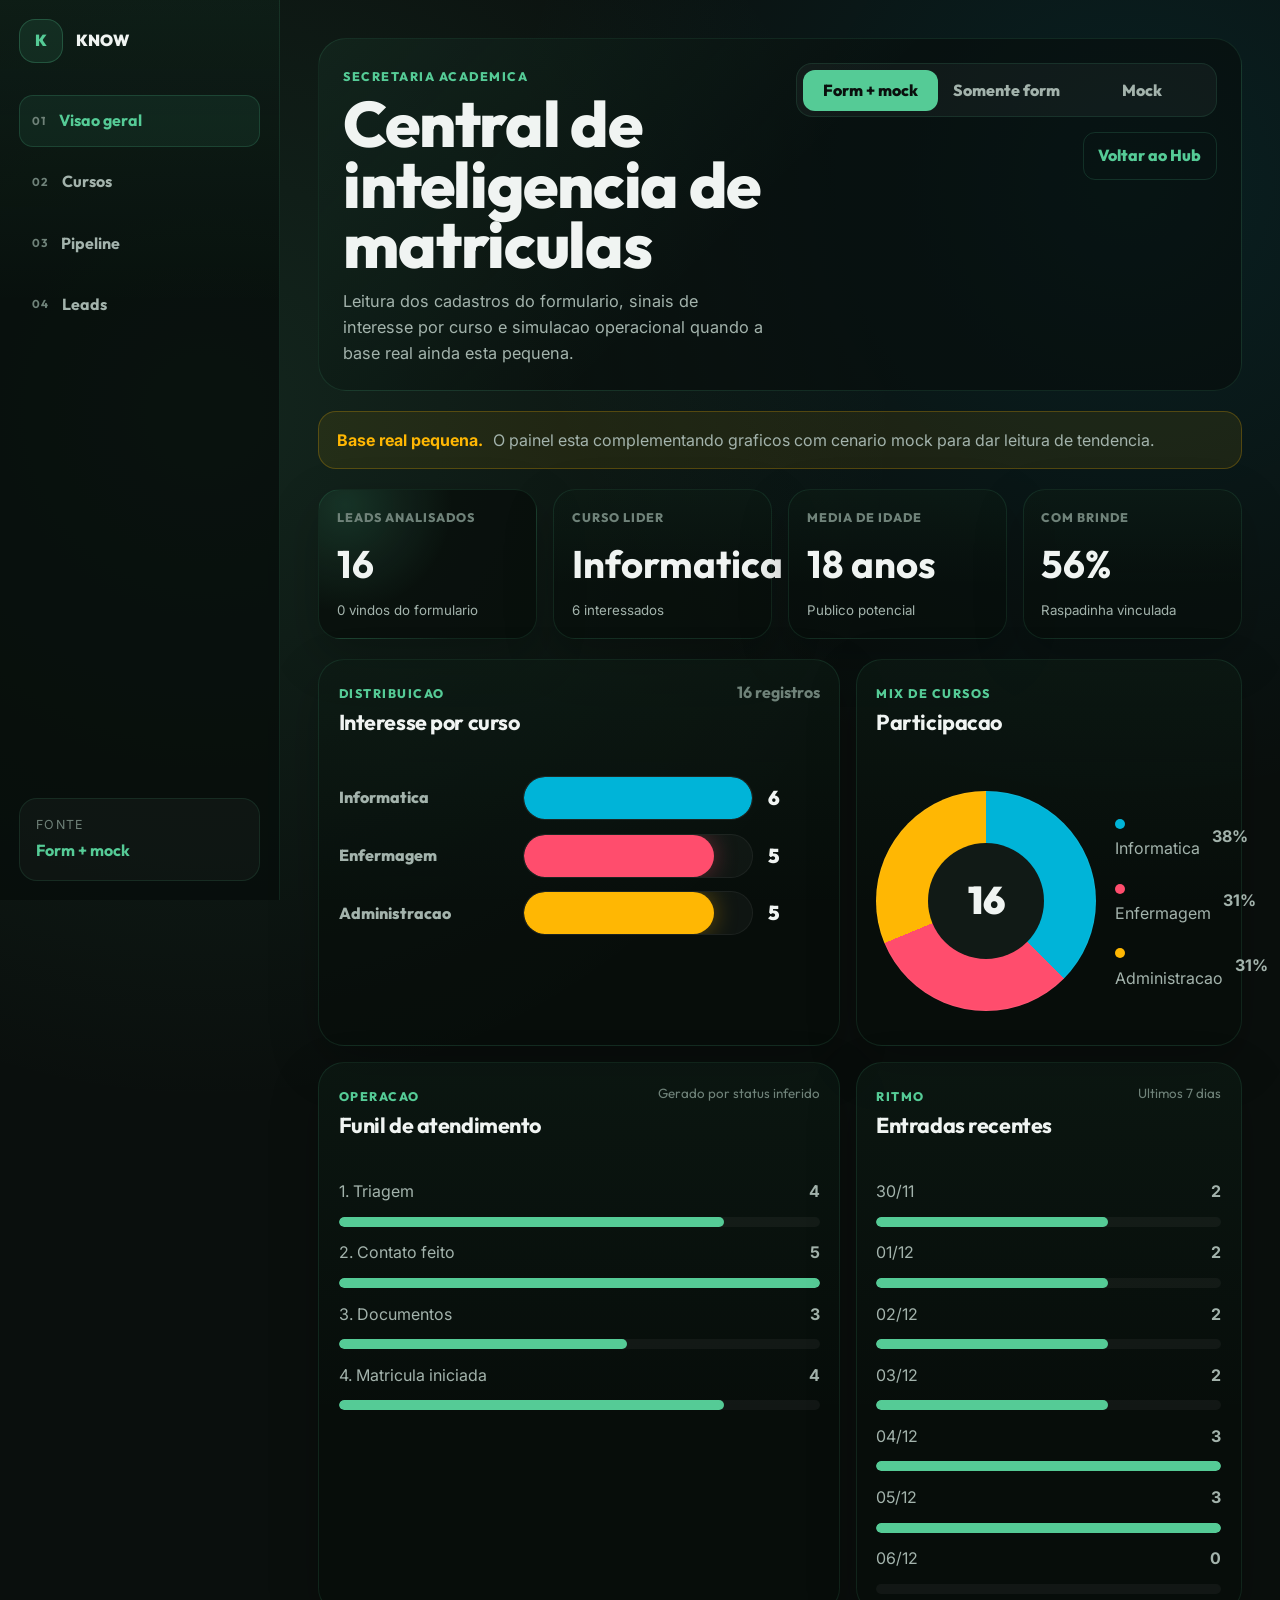
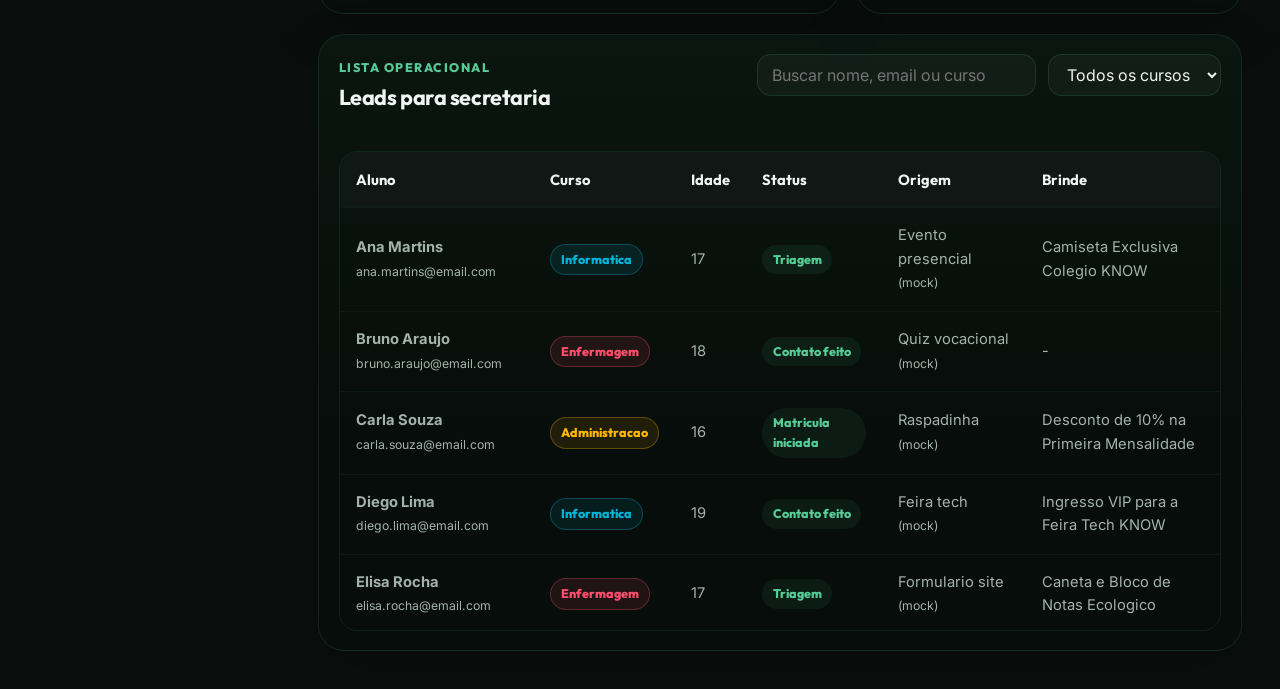
==== secretaria.html @ 219c4dae "Add secretaria dashboard page" ====
<!DOCTYPE html>
<html lang="pt-BR">
<head>
  <meta charset="UTF-8">
  <meta name="viewport" content="width=device-width, initial-scale=1.0">
  <title>Secretaria KNOW | Painel de Leads</title>
  <link rel="stylesheet" href="css/variables.css">
  <link rel="stylesheet" href="css/base.css">
  <link rel="stylesheet" href="css/secretaria.css">
</head>
<body class="secretary-page">
  <div class="secretary-shell">
    <aside class="secretary-rail" aria-label="Navegacao da secretaria">
      <a class="secretary-brand" href="index.html#hub" aria-label="Voltar para o KNOW Hub">
        <span class="brand-mark">K</span>
        <span>KNOW</span>
      </a>

      <nav class="secretary-nav">
        <a class="active" href="#overview">
          <span class="nav-icon">01</span>
          Visao geral
        </a>
        <a href="#courses">
          <span class="nav-icon">02</span>
          Cursos
        </a>
        <a href="#pipeline">
          <span class="nav-icon">03</span>
          Pipeline
        </a>
        <a href="#leads">
          <span class="nav-icon">04</span>
          Leads
        </a>
      </nav>

      <div class="secretary-rail-footer">
        <span>Fonte</span>
        <strong id="rail-source-label">Form + mock</strong>
      </div>
    </aside>

    <main class="secretary-main">
      <header class="secretary-header" id="overview">
        <div>
          <span class="secretary-eyebrow">Secretaria academica</span>
          <h1>Central de inteligencia de matriculas</h1>
          <p>Leitura dos cadastros do formulario, sinais de interesse por curso e simulacao operacional quando a base real ainda esta pequena.</p>
        </div>

        <div class="secretary-actions" aria-label="Controles do painel">
          <div class="data-switch" role="group" aria-label="Fonte de dados">
            <button class="active" type="button" data-source="hybrid">Form + mock</button>
            <button type="button" data-source="real">Somente form</button>
            <button type="button" data-source="mock">Mock</button>
          </div>
          <a class="back-link" href="index.html#hub">Voltar ao Hub</a>
        </div>
      </header>

      <section class="secretary-alert" id="data-alert" aria-live="polite">
        <strong>Base real pequena.</strong>
        <span>O painel esta complementando graficos com cenario mock para dar leitura de tendencia.</span>
      </section>

      <section class="kpi-grid" aria-label="Metricas principais">
        <article class="kpi-card primary">
          <span class="kpi-label">Leads analisados</span>
          <strong id="metric-total">0</strong>
          <small id="metric-total-note">0 vindos do formulario</small>
        </article>
        <article class="kpi-card">
          <span class="kpi-label">Curso lider</span>
          <strong id="metric-top-course">-</strong>
          <small id="metric-top-course-note">Sem dados suficientes</small>
        </article>
        <article class="kpi-card">
          <span class="kpi-label">Media de idade</span>
          <strong id="metric-age">-</strong>
          <small id="metric-age-note">Publico potencial</small>
        </article>
        <article class="kpi-card">
          <span class="kpi-label">Com brinde</span>
          <strong id="metric-prize-rate">0%</strong>
          <small>Raspadinha vinculada</small>
        </article>
      </section>

      <section class="dashboard-grid">
        <article class="panel course-panel" id="courses">
          <div class="panel-heading">
            <div>
              <span>Distribuicao</span>
              <h2>Interesse por curso</h2>
            </div>
            <strong id="course-total-label">0 registros</strong>
          </div>
          <div class="course-bars" id="course-bars"></div>
        </article>

        <article class="panel donut-panel">
          <div class="panel-heading">
            <div>
              <span>Mix de cursos</span>
              <h2>Participacao</h2>
            </div>
          </div>
          <div class="donut-wrap">
            <div class="course-donut" id="course-donut"></div>
            <div class="donut-legend" id="donut-legend"></div>
          </div>
        </article>

        <article class="panel pipeline-panel" id="pipeline">
          <div class="panel-heading">
            <div>
              <span>Operacao</span>
              <h2>Funil de atendimento</h2>
            </div>
            <small id="pipeline-source">Gerado por status inferido</small>
          </div>
          <div class="pipeline-list" id="pipeline-list"></div>
        </article>

        <article class="panel timeline-panel">
          <div class="panel-heading">
            <div>
              <span>Ritmo</span>
              <h2>Entradas recentes</h2>
            </div>
            <small>Ultimos 7 dias</small>
          </div>
          <div class="timeline-chart" id="timeline-chart"></div>
        </article>
      </section>

      <section class="panel leads-panel" id="leads">
        <div class="panel-heading">
          <div>
            <span>Lista operacional</span>
            <h2>Leads para secretaria</h2>
          </div>
          <div class="lead-tools">
            <input id="lead-search" type="search" placeholder="Buscar nome, email ou curso">
            <select id="lead-course-filter" aria-label="Filtrar por curso">
              <option value="all">Todos os cursos</option>
              <option value="Tecnico em Informatica">Informatica</option>
              <option value="Tecnico em Enfermagem">Enfermagem</option>
              <option value="Tecnico em Administracao">Administracao</option>
            </select>
          </div>
        </div>

        <div class="lead-table-shell">
          <table class="secretary-table">
            <thead>
              <tr>
                <th>Aluno</th>
                <th>Curso</th>
                <th>Idade</th>
                <th>Status</th>
                <th>Origem</th>
                <th>Brinde</th>
              </tr>
            </thead>
            <tbody id="lead-table-body"></tbody>
          </table>
        </div>
      </section>
    </main>
  </div>

  <script src="js/secretaria-dashboard.js"></script>
</body>
</html>
---- css/variables.css ----
/* css/variables.css - Colégio Técnico KNOW Design Tokens */

@import url('https://fonts.googleapis.com/css2?family=Inter:wght@300;400;500;600;700&family=Outfit:wght@400;500;600;700;800&display=swap');

:root {
  /* Color Palette - HSL values based on the official Logo */
  --hue-green-deep: 160;
  --hue-green-mint: 152;
  --hue-gray-sage: 168;
  
  /* Fonts */
  --font-headings: 'Outfit', -apple-system, BlinkMacSystemFont, "Segoe UI", Roboto, sans-serif;
  --font-body: 'Inter', -apple-system, BlinkMacSystemFont, "Segoe UI", Roboto, sans-serif;

  /* Animation Timings */
  --transition-fast: 0.2s cubic-bezier(0.4, 0, 0.2, 1);
  --transition-normal: 0.35s cubic-bezier(0.4, 0, 0.2, 1);
  --transition-slow: 0.6s cubic-bezier(0.4, 0, 0.2, 1);
  --transition-spring: 0.5s cubic-bezier(0.175, 0.885, 0.32, 1.275);

  /* Layout Constants */
  --nav-height: 80px;
  --nav-height-shrunk: 65px;
  --border-radius-sm: 8px;
  --border-radius-md: 16px;
  --border-radius-lg: 24px;
  --border-radius-full: 9999px;
  
  /* Shadows & Glows */
  --glow-mint-sm: 0 0 10px hsla(152, 53%, 56%, 0.2);
  --glow-mint-md: 0 0 20px hsla(152, 53%, 56%, 0.4);
  --glow-mint-lg: 0 0 35px hsla(152, 53%, 56%, 0.6);
  --glow-deep-sm: 0 0 10px hsla(160, 69%, 26%, 0.3);
  
  /* Theme Settings - Dark Mode (Default Premium Theme) */
  --bg-primary: #0a0f0d;
  --bg-secondary: #111a16;
  --bg-tertiary: #16241e;
  --bg-glass: rgba(10, 15, 13, 0.75);
  --border-glass: rgba(85, 203, 150, 0.12);
  --border-glass-hover: rgba(85, 203, 150, 0.3);
  
  --text-primary: #f0f4f2;
  --text-secondary: #a3b3ac;
  --text-muted: #6f8279;
  
  --brand-deep: #146E51;
  --brand-mint: #55CB96;
  --brand-mint-hover: #6ae0ab;
  --brand-sage: #7C9993;
  --brand-light: #C2CBCC;
  
  --gradient-brand: linear-gradient(135deg, #146E51 0%, #55CB96 100%);
  --gradient-dark: linear-gradient(180deg, #0a0f0d 0%, #111a16 100%);
  --gradient-glass: linear-gradient(135deg, rgba(20, 110, 81, 0.1) 0%, rgba(85, 203, 150, 0.05) 100%);
  
  --shadow-sm: 0 2px 8px rgba(0, 0, 0, 0.4);
  --shadow-md: 0 8px 24px rgba(0, 0, 0, 0.5);
  --shadow-lg: 0 16px 40px rgba(0, 0, 0, 0.6);
  
  /* Specific Course Subtheme Colors */
  --theme-info: #00b4d8;
  --theme-info-rgb: 0, 180, 216;
  --theme-enferm: #ff4d6d;
  --theme-enferm-rgb: 255, 77, 109;
  --theme-admin: #ffb703;
  --theme-admin-rgb: 255, 183, 3;
}

/* Light Theme overrides if toggled */
[data-theme="light"] {
  --bg-primary: #f4f8f6;
  --bg-secondary: #ffffff;
  --bg-tertiary: #e9f2ee;
  --bg-glass: rgba(244, 248, 246, 0.8);
  --border-glass: rgba(20, 110, 81, 0.08);
  --border-glass-hover: rgba(20, 110, 81, 0.2);
  
  --text-primary: #111a16;
  --text-secondary: #4a5c54;
  --text-muted: #7c9389;
  
  --gradient-dark: linear-gradient(180deg, #f4f8f6 0%, #ffffff 100%);
  --gradient-glass: linear-gradient(135deg, rgba(20, 110, 81, 0.04) 0%, rgba(85, 203, 150, 0.08) 100%);
  
  --shadow-sm: 0 2px 8px rgba(20, 110, 81, 0.06);
  --shadow-md: 0 8px 24px rgba(20, 110, 81, 0.1);
  --shadow-lg: 0 16px 40px rgba(20, 110, 81, 0.14);
}
---- css/base.css ----
/* css/base.css - Reset e Estilos Globais */

*, *::before, *::after {
  box-sizing: border-box;
  margin: 0;
  padding: 0;
}

html {
  scroll-behavior: smooth;
  font-size: 16px;
  -webkit-font-smoothing: antialiased;
  -moz-osx-font-smoothing: grayscale;
}

body {
  font-family: var(--font-body);
  background-color: var(--bg-primary);
  background-image: var(--gradient-dark);
  color: var(--text-primary);
  line-height: 1.6;
  overflow-x: hidden;
  transition: background-color var(--transition-slow), color var(--transition-slow);
  min-height: 100vh;
}

/* Custom Scrollbar */
::-webkit-scrollbar {
  width: 10px;
  height: 10px;
}

::-webkit-scrollbar-track {
  background: var(--bg-primary);
}

::-webkit-scrollbar-thumb {
  background: var(--bg-tertiary);
  border: 2px solid var(--bg-primary);
  border-radius: var(--border-radius-full);
}

::-webkit-scrollbar-thumb:hover {
  background: var(--brand-mint);
  box-shadow: var(--glow-mint-sm);
}

/* Typography Selection */
::selection {
  background-color: var(--brand-mint);
  color: #0a0f0d;
}

/* Headings */
h1, h2, h3, h4, h5, h6 {
  font-family: var(--font-headings);
  font-weight: 700;
  line-height: 1.25;
  color: var(--text-primary);
  letter-spacing: -0.02em;
}

h1 {
  font-size: clamp(2.5rem, 5vw, 4.5rem);
  font-weight: 800;
}

h2 {
  font-size: clamp(1.8rem, 4vw, 3rem);
  position: relative;
  margin-bottom: 1.5rem;
}

h3 {
  font-size: clamp(1.4rem, 3vw, 2rem);
}

p {
  color: var(--text-secondary);
  font-size: 1.05rem;
  font-weight: 400;
}

a {
  color: inherit;
  text-decoration: none;
  transition: color var(--transition-fast);
}

button, input, select, textarea {
  font-family: inherit;
  font-size: inherit;
  color: inherit;
  background: none;
  border: none;
  outline: none;
}

/* Shared Containers */
.container {
  width: 100%;
  max-width: 1280px;
  margin: 0 auto;
  padding: 0 2rem;
}

@media (max-width: 768px) {
  .container {
    padding: 0 1.25rem;
  }
}

/* Common Interactive Elements */
.btn {
  display: inline-flex;
  align-items: center;
  justify-content: center;
  gap: 0.75rem;
  padding: 0.875rem 2rem;
  font-family: var(--font-headings);
  font-weight: 600;
  border-radius: var(--border-radius-md);
  cursor: pointer;
  transition: all var(--transition-spring);
  position: relative;
  overflow: hidden;
  user-select: none;
  font-size: 1rem;
}

.btn-primary {
  background: var(--gradient-brand);
  color: #0a0f0d;
  box-shadow: var(--shadow-md), var(--glow-mint-sm);
  border: 1px solid rgba(85, 203, 150, 0.2);
}

.btn-primary::after {
  content: '';
  position: absolute;
  top: 0;
  left: -50%;
  width: 200%;
  height: 100%;
  background: linear-gradient(
    90deg,
    rgba(255, 255, 255, 0) 0%,
    rgba(255, 255, 255, 0.25) 50%,
    rgba(255, 255, 255, 0) 100%
  );
  transform: skewX(-25deg);
  transition: 0.75s ease;
  opacity: 0;
}

.btn-primary:hover {
  transform: translateY(-3px);
  box-shadow: var(--shadow-lg), var(--glow-mint-md);
  border-color: rgba(85, 203, 150, 0.5);
}

.btn-primary:hover::after {
  left: 125%;
  opacity: 1;
}

.btn-primary:active {
  transform: translateY(-1px);
}

.btn-secondary {
  background: var(--bg-tertiary);
  color: var(--text-primary);
  border: 1px solid var(--border-glass);
  backdrop-filter: blur(10px);
}

.btn-secondary:hover {
  background: var(--border-glass-hover);
  border-color: var(--brand-mint);
  transform: translateY(-3px);
  box-shadow: var(--shadow-md), var(--glow-mint-sm);
}

.btn-secondary:active {
  transform: translateY(-1px);
}

/* Glassmorphism panels */
.glass-panel {
  background: var(--bg-glass);
  backdrop-filter: blur(16px) saturate(120%);
  -webkit-backdrop-filter: blur(16px) saturate(120%);
  border: 1px solid var(--border-glass);
  border-radius: var(--border-radius-lg);
  padding: 2.5rem;
  box-shadow: var(--shadow-lg);
  transition: border-color var(--transition-normal), box-shadow var(--transition-normal);
}

.glass-panel:hover {
  border-color: var(--border-glass-hover);
}

/* Highlight badge */
.badge {
  display: inline-flex;
  align-items: center;
  padding: 0.35rem 0.95rem;
  border-radius: var(--border-radius-full);
  font-family: var(--font-headings);
  font-size: 0.85rem;
  font-weight: 600;
  text-transform: uppercase;
  letter-spacing: 0.05em;
  background: rgba(85, 203, 150, 0.1);
  color: var(--brand-mint);
  border: 1px solid rgba(85, 203, 150, 0.2);
  margin-bottom: 1.25rem;
}

/* Helper utilities */
.text-gradient {
  background: var(--gradient-brand);
  -webkit-background-clip: text;
  -webkit-text-fill-color: transparent;
  background-clip: text;
}

.section-padding {
  padding: 100px 0;
}

@media (max-width: 768px) {
  .section-padding {
    padding: 70px 0;
  }
}

@keyframes widgetFadeInUp {
  from { opacity: 0; transform: translateY(12px); }
  to { opacity: 1; transform: translateY(0); }
}

.widget-animate {
  animation: widgetFadeInUp 0.4s cubic-bezier(0.4, 0, 0.2, 1) forwards;
}
---- css/secretaria.css ----
.secretary-page {
  min-height: 100vh;
  background:
    radial-gradient(circle at 16% 18%, rgba(85, 203, 150, 0.12), transparent 32%),
    radial-gradient(circle at 88% 8%, rgba(0, 180, 216, 0.1), transparent 26%),
    var(--bg-primary);
  color: var(--text-primary);
}

.secretary-shell {
  display: grid;
  grid-template-columns: 280px minmax(0, 1fr);
  min-height: 100vh;
}

.secretary-rail {
  position: sticky;
  top: 0;
  height: 100vh;
  padding: 1.2rem;
  border-right: 1px solid rgba(85, 203, 150, 0.12);
  background:
    linear-gradient(180deg, rgba(85, 203, 150, 0.08), transparent 34%),
    rgba(7, 13, 11, 0.78);
  display: flex;
  flex-direction: column;
  gap: 2rem;
}

.secretary-brand {
  display: flex;
  align-items: center;
  gap: 0.8rem;
  color: var(--text-primary);
  font-family: var(--font-headings);
  font-weight: 900;
  text-decoration: none;
}

.brand-mark {
  width: 44px;
  height: 44px;
  border-radius: 16px;
  border: 1px solid rgba(85, 203, 150, 0.25);
  background: rgba(85, 203, 150, 0.1);
  color: var(--brand-mint);
  display: grid;
  place-items: center;
}

.secretary-nav {
  display: flex;
  flex-direction: column;
  gap: 0.6rem;
}

.secretary-nav a {
  display: flex;
  align-items: center;
  gap: 0.8rem;
  min-height: 48px;
  padding: 0.75rem;
  border-radius: 14px;
  color: var(--text-secondary);
  text-decoration: none;
  font-family: var(--font-headings);
  font-weight: 700;
  border: 1px solid transparent;
}

.secretary-nav a.active,
.secretary-nav a:hover {
  color: var(--brand-mint);
  background: rgba(85, 203, 150, 0.08);
  border-color: rgba(85, 203, 150, 0.18);
}

.nav-icon {
  color: var(--text-muted);
  font-size: 0.72rem;
  letter-spacing: 0.08em;
}

.secretary-rail-footer {
  margin-top: auto;
  padding: 1rem;
  border-radius: 18px;
  background: rgba(255, 255, 255, 0.03);
  border: 1px solid rgba(85, 203, 150, 0.12);
  display: flex;
  flex-direction: column;
  gap: 0.2rem;
}

.secretary-rail-footer span {
  color: var(--text-muted);
  font-size: 0.78rem;
  text-transform: uppercase;
  letter-spacing: 0.1em;
}

.secretary-rail-footer strong {
  color: var(--brand-mint);
  font-family: var(--font-headings);
}

.secretary-main {
  padding: clamp(1.4rem, 3vw, 2.5rem);
  display: flex;
  flex-direction: column;
  gap: 1.25rem;
}

.secretary-header {
  display: grid;
  grid-template-columns: minmax(0, 1fr) auto;
  align-items: start;
  gap: 2rem;
  padding: 1.5rem;
  border-radius: 28px;
  border: 1px solid rgba(85, 203, 150, 0.13);
  background:
    linear-gradient(135deg, rgba(85, 203, 150, 0.1), transparent 48%),
    rgba(7, 13, 11, 0.58);
}

.secretary-eyebrow,
.panel-heading span {
  color: var(--brand-mint);
  font-family: var(--font-headings);
  font-weight: 800;
  font-size: 0.78rem;
  letter-spacing: 0.12em;
  text-transform: uppercase;
}

.secretary-header h1 {
  max-width: 780px;
  margin: 0.3rem 0 0.75rem;
  font-size: clamp(2.4rem, 5vw, 5rem);
  line-height: 0.95;
}

.secretary-header p {
  max-width: 700px;
  color: var(--text-secondary);
  font-size: 1.02rem;
}

.secretary-actions {
  display: flex;
  flex-direction: column;
  align-items: flex-end;
  gap: 0.9rem;
}

.data-switch {
  display: grid;
  grid-template-columns: repeat(3, 1fr);
  padding: 0.35rem;
  border-radius: 16px;
  background: rgba(255, 255, 255, 0.04);
  border: 1px solid rgba(85, 203, 150, 0.12);
}

.data-switch button,
.back-link {
  border-radius: 12px;
  padding: 0.65rem 0.9rem;
  color: var(--text-secondary);
  font-family: var(--font-headings);
  font-weight: 800;
  white-space: nowrap;
}

.data-switch button.active {
  background: var(--brand-mint);
  color: var(--bg-primary);
}

.back-link {
  text-decoration: none;
  border: 1px solid rgba(85, 203, 150, 0.16);
  color: var(--brand-mint);
}

.secretary-alert {
  display: flex;
  gap: 0.65rem;
  align-items: center;
  padding: 0.95rem 1.1rem;
  border-radius: 18px;
  border: 1px solid rgba(255, 183, 3, 0.24);
  background: rgba(255, 183, 3, 0.08);
  color: var(--text-secondary);
}

.secretary-alert.is-hidden {
  display: none;
}

.secretary-alert strong {
  color: var(--theme-admin);
}

.kpi-grid {
  display: grid;
  grid-template-columns: repeat(4, minmax(0, 1fr));
  gap: 1rem;
}

.kpi-card,
.panel {
  border: 1px solid rgba(85, 203, 150, 0.12);
  background:
    linear-gradient(180deg, rgba(85, 203, 150, 0.045), transparent 65%),
    rgba(7, 13, 11, 0.62);
  box-shadow: 0 18px 50px rgba(0, 0, 0, 0.22);
}

.kpi-card {
  min-height: 150px;
  padding: 1.1rem;
  border-radius: 22px;
  display: flex;
  flex-direction: column;
  justify-content: space-between;
}

.kpi-card.primary {
  background:
    radial-gradient(circle at 12% 10%, rgba(85, 203, 150, 0.18), transparent 46%),
    rgba(7, 13, 11, 0.72);
}

.kpi-label {
  color: var(--text-muted);
  font-family: var(--font-headings);
  font-weight: 800;
  font-size: 0.78rem;
  text-transform: uppercase;
  letter-spacing: 0.08em;
}

.kpi-card strong {
  color: var(--text-primary);
  font-family: var(--font-headings);
  font-size: clamp(1.8rem, 3vw, 3.4rem);
  line-height: 0.95;
}

.kpi-card small {
  color: var(--text-secondary);
}

.dashboard-grid {
  display: grid;
  grid-template-columns: minmax(0, 1.15fr) minmax(360px, 0.85fr);
  gap: 1rem;
}

.panel {
  border-radius: 26px;
  padding: 1.2rem;
  min-height: 340px;
}

.panel-heading {
  display: flex;
  align-items: start;
  justify-content: space-between;
  gap: 1rem;
  margin-bottom: 1rem;
}

.panel-heading h2 {
  margin-top: 0.25rem;
  font-size: 1.35rem;
}

.panel-heading strong,
.panel-heading small {
  color: var(--text-muted);
  font-family: var(--font-headings);
}

.course-bars,
.pipeline-list,
.timeline-chart,
.donut-legend {
  display: flex;
  flex-direction: column;
  gap: 0.85rem;
}

.course-row {
  display: grid;
  grid-template-columns: 170px minmax(0, 1fr) 52px;
  align-items: center;
  gap: 0.9rem;
}

.course-name {
  color: var(--text-secondary);
  font-family: var(--font-headings);
  font-weight: 800;
}

.bar-track {
  height: 44px;
  border-radius: 999px;
  background: rgba(255, 255, 255, 0.035);
  overflow: hidden;
  border: 1px solid rgba(255, 255, 255, 0.05);
}

.bar-fill {
  height: 100%;
  min-width: 7%;
  border-radius: inherit;
  background: var(--bar-color);
  box-shadow: 0 0 24px color-mix(in srgb, var(--bar-color) 36%, transparent);
}

.course-count {
  color: var(--text-primary);
  font-family: var(--font-headings);
  font-size: 1.25rem;
  font-weight: 900;
}

.donut-wrap {
  display: grid;
  grid-template-columns: 220px minmax(0, 1fr);
  align-items: center;
  gap: 1.2rem;
  min-height: 250px;
}

.course-donut {
  width: 220px;
  aspect-ratio: 1;
  border-radius: 50%;
  background: conic-gradient(var(--brand-mint) 0deg, var(--bg-tertiary) 0deg);
  position: relative;
  box-shadow: inset 0 0 0 1px rgba(255, 255, 255, 0.05);
}

.course-donut::after {
  content: attr(data-total);
  position: absolute;
  inset: 52px;
  border-radius: inherit;
  background: var(--bg-secondary);
  display: grid;
  place-items: center;
  color: var(--text-primary);
  font-family: var(--font-headings);
  font-size: 2.4rem;
  font-weight: 900;
}

.legend-item,
.pipeline-step,
.timeline-row {
  display: grid;
  grid-template-columns: 1fr auto;
  gap: 0.75rem;
  align-items: center;
  color: var(--text-secondary);
}

.legend-item span::before {
  content: '';
  display: inline-block;
  width: 10px;
  height: 10px;
  margin-right: 0.5rem;
  border-radius: 50%;
  background: var(--legend-color);
}

.pipeline-meter,
.timeline-meter {
  grid-column: 1 / -1;
  height: 10px;
  border-radius: 999px;
  background: rgba(255, 255, 255, 0.045);
  overflow: hidden;
}

.pipeline-fill,
.timeline-fill {
  height: 100%;
  border-radius: inherit;
  background: var(--brand-mint);
}

.lead-tools {
  display: flex;
  gap: 0.75rem;
  flex-wrap: wrap;
}

.lead-tools input,
.lead-tools select {
  min-height: 42px;
  border-radius: 14px;
  background: rgba(255, 255, 255, 0.035);
  border: 1px solid rgba(85, 203, 150, 0.14);
  color: var(--text-primary);
  padding: 0 0.9rem;
}

.leads-panel {
  min-height: 430px;
}

.lead-table-shell {
  max-height: 480px;
  overflow: auto;
  border-radius: 18px;
  border: 1px solid rgba(85, 203, 150, 0.1);
}

.secretary-table {
  width: 100%;
  border-collapse: collapse;
  font-size: 0.92rem;
}

.secretary-table th {
  position: sticky;
  top: 0;
  z-index: 1;
  background: rgba(16, 26, 22, 0.96);
  color: var(--text-primary);
  font-family: var(--font-headings);
  text-align: left;
  padding: 1rem;
}

.secretary-table td {
  padding: 1rem;
  border-top: 1px solid rgba(85, 203, 150, 0.06);
  color: var(--text-secondary);
}

.status-pill,
.course-pill {
  display: inline-flex;
  border-radius: 999px;
  padding: 0.3rem 0.65rem;
  font-family: var(--font-headings);
  font-weight: 800;
  font-size: 0.78rem;
}

.course-pill {
  color: var(--pill-color);
  border: 1px solid color-mix(in srgb, var(--pill-color) 30%, transparent);
  background: color-mix(in srgb, var(--pill-color) 10%, transparent);
}

.status-pill {
  color: var(--brand-mint);
  background: rgba(85, 203, 150, 0.08);
}

.empty-row {
  text-align: center;
  padding: 3rem !important;
  color: var(--text-muted) !important;
}

@media (max-width: 1180px) {
  .secretary-shell {
    grid-template-columns: 1fr;
  }

  .secretary-rail {
    position: relative;
    height: auto;
    flex-direction: row;
    align-items: center;
    overflow-x: auto;
  }

  .secretary-nav {
    flex-direction: row;
  }

  .secretary-rail-footer {
    margin-top: 0;
    margin-left: auto;
  }

  .secretary-header,
  .dashboard-grid {
    grid-template-columns: 1fr;
  }

  .secretary-actions {
    align-items: stretch;
  }

  .kpi-grid {
    grid-template-columns: repeat(2, 1fr);
  }
}

@media (max-width: 720px) {
  .secretary-main {
    padding: 1rem;
  }

  .kpi-grid {
    grid-template-columns: 1fr;
  }

  .donut-wrap,
  .course-row {
    grid-template-columns: 1fr;
  }

  .course-donut {
    margin: 0 auto;
  }
}
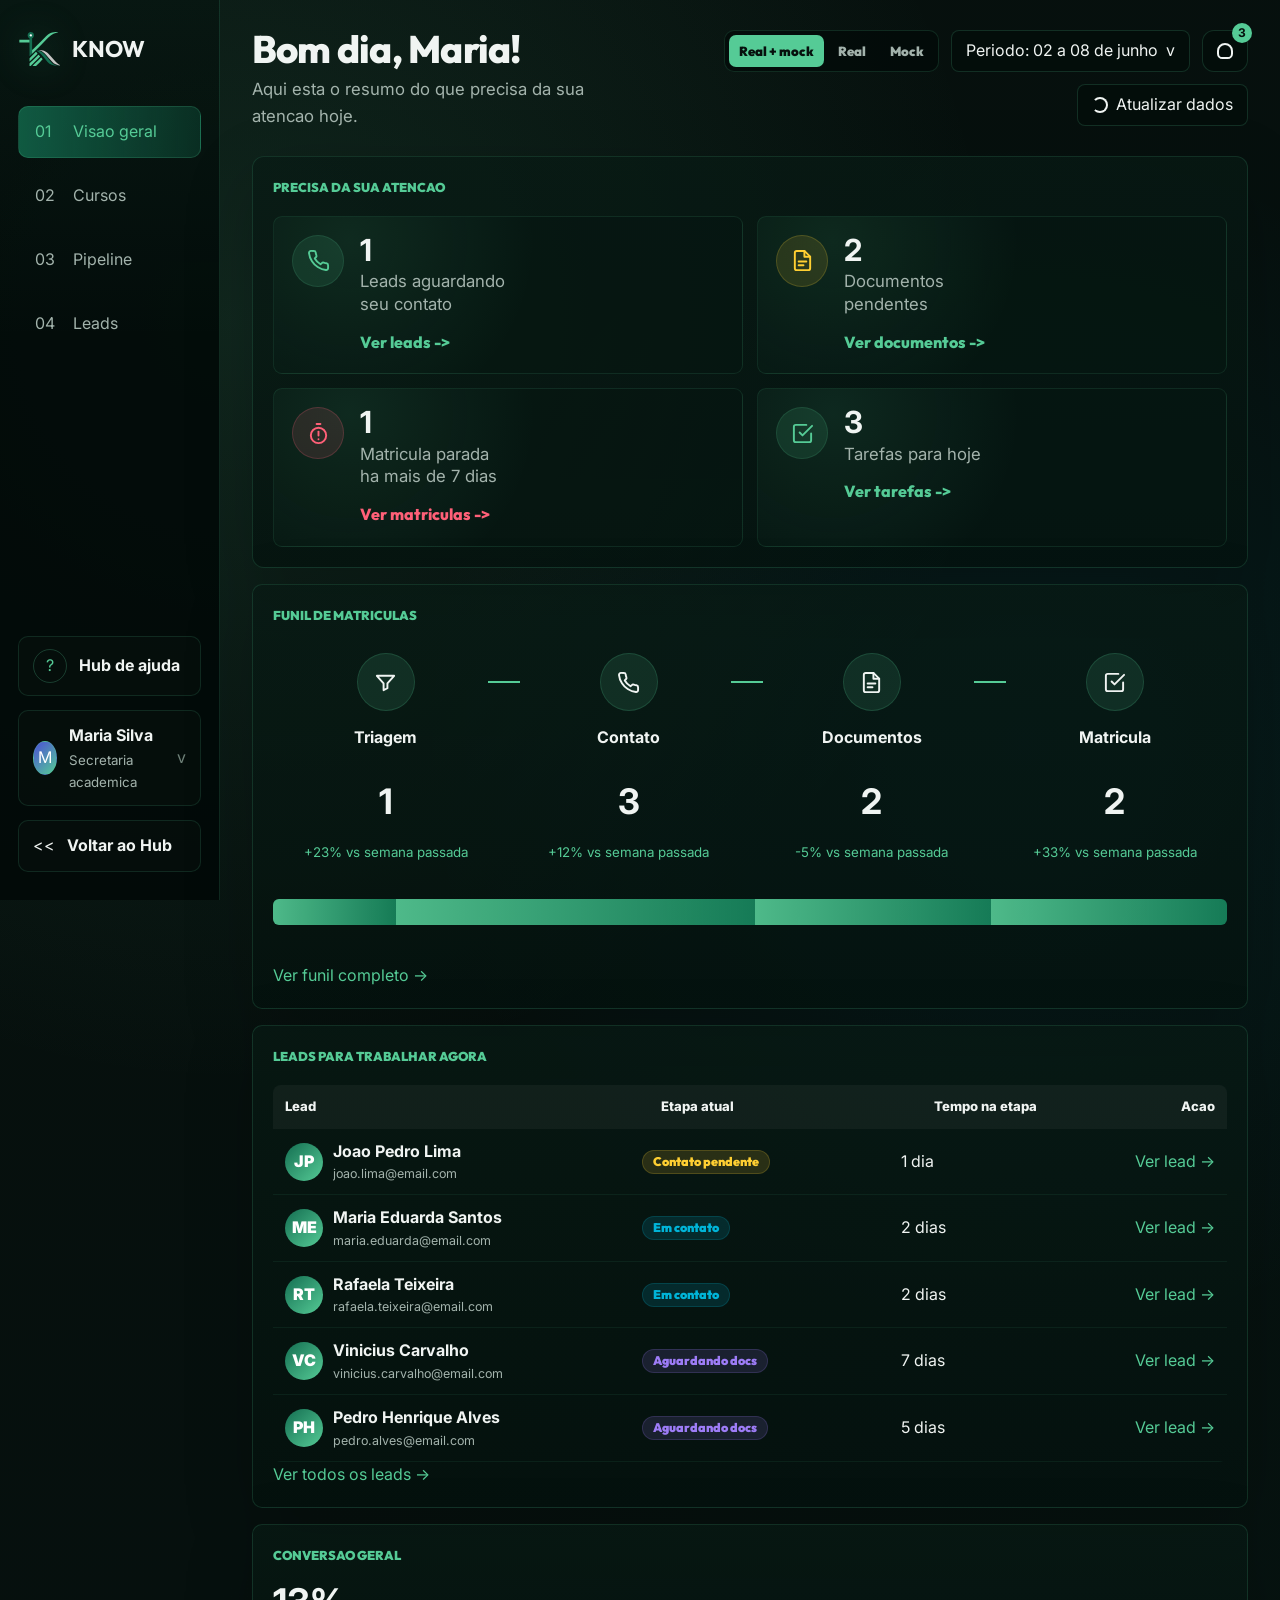
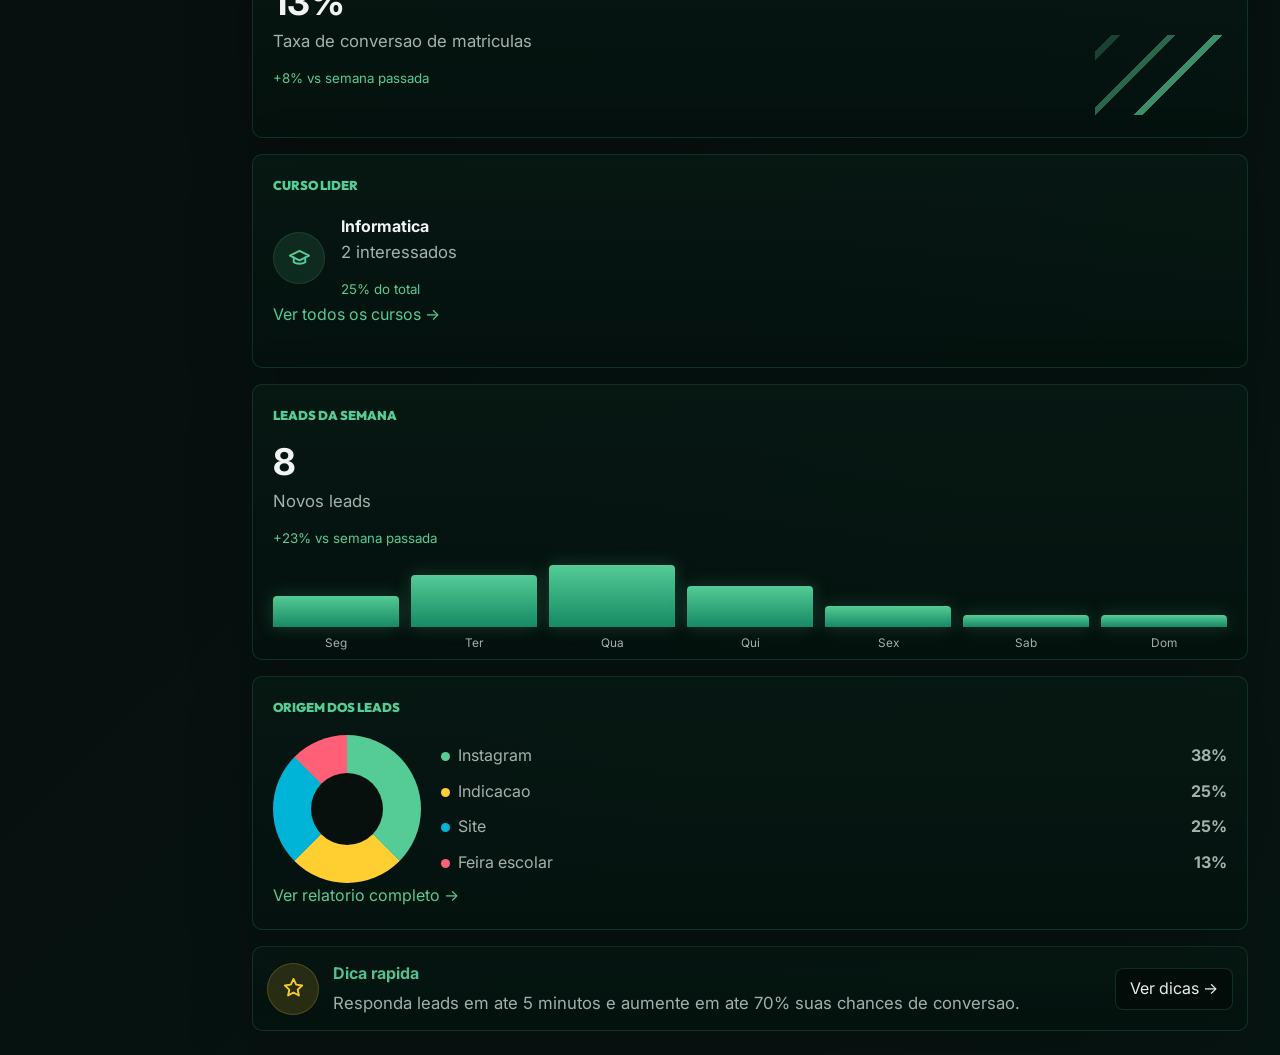
==== commit 68db9359: "Atualiza painel da secretaria" ====
--- a/secretaria.html
+++ b/secretaria.html
@@ -9,163 +9,636 @@
   <link rel="stylesheet" href="css/secretaria.css">
 </head>
 <body class="secretary-page">
-  <div class="secretary-shell">
-    <aside class="secretary-rail" aria-label="Navegacao da secretaria">
-      <a class="secretary-brand" href="index.html#hub" aria-label="Voltar para o KNOW Hub">
-        <span class="brand-mark">K</span>
-        <span>KNOW</span>
+  <div class="secretary-app">
+    <aside class="secretary-sidebar" aria-label="Menu da Secretaria">
+      <a class="secretary-logo" href="index.html#hub" aria-label="Voltar para o KNOW Hub">
+        <span class="logo-symbol">
+          <img src="assets/logo-icon.svg" alt="" aria-hidden="true">
+        </span>
+        <strong>KNOW</strong>
       </a>
 
-      <nav class="secretary-nav">
-        <a class="active" href="#overview">
-          <span class="nav-icon">01</span>
-          Visao geral
+      <nav class="secretary-menu" aria-label="Navegacao principal">
+        <button class="menu-item active" type="button" data-view="overview">
+          <span class="menu-index">01</span>
+          <span>Visao geral</span>
+        </button>
+        <button class="menu-item" type="button" data-view="courses">
+          <span class="menu-index">02</span>
+          <span>Cursos</span>
+        </button>
+        <button class="menu-item" type="button" data-view="pipeline">
+          <span class="menu-index">03</span>
+          <span>Pipeline</span>
+        </button>
+        <button class="menu-item" type="button" data-view="leads">
+          <span class="menu-index">04</span>
+          <span>Leads</span>
+        </button>
+      </nav>
+
+      <div class="sidebar-bottom">
+        <button class="sidebar-card help-card" type="button">
+          <span class="card-icon">?</span>
+          <strong>Hub de ajuda</strong>
+        </button>
+
+        <div class="sidebar-card user-card">
+          <span class="user-avatar">M</span>
+          <div>
+            <strong>Maria Silva</strong>
+            <small>Secretaria academica</small>
+          </div>
+          <span class="chevron">v</span>
+        </div>
+
+        <a class="sidebar-card collapse-card hub-return-card" href="index.html#hub" aria-label="Voltar para o KNOW Hub">
+          <span>&lt;&lt;</span>
+          <strong>Voltar ao Hub</strong>
         </a>
-        <a href="#courses">
-          <span class="nav-icon">02</span>
-          Cursos
-        </a>
-        <a href="#pipeline">
-          <span class="nav-icon">03</span>
-          Pipeline
-        </a>
-        <a href="#leads">
-          <span class="nav-icon">04</span>
-          Leads
-        </a>
-      </nav>
-
-      <div class="secretary-rail-footer">
-        <span>Fonte</span>
-        <strong id="rail-source-label">Form + mock</strong>
       </div>
     </aside>
 
-    <main class="secretary-main">
-      <header class="secretary-header" id="overview">
-        <div>
-          <span class="secretary-eyebrow">Secretaria academica</span>
-          <h1>Central de inteligencia de matriculas</h1>
-          <p>Leitura dos cadastros do formulario, sinais de interesse por curso e simulacao operacional quando a base real ainda esta pequena.</p>
+    <main class="secretary-content">
+      <section class="secretary-view active" id="overview-view" data-view-panel="overview">
+        <header class="overview-header">
+          <div>
+            <h1>Bom dia, Maria!</h1>
+            <p>Aqui esta o resumo do que precisa da sua atencao hoje.</p>
+          </div>
+
+          <div class="overview-actions">
+            <div class="source-switch" role="group" aria-label="Fonte de dados">
+              <button class="active" type="button" data-source="hybrid">Real + mock</button>
+              <button type="button" data-source="real">Real</button>
+              <button type="button" data-source="mock">Mock</button>
+            </div>
+            <button class="period-select" type="button">
+              <span>Periodo: 02 a 08 de junho</span>
+              <span>v</span>
+            </button>
+            <button class="notify-btn" type="button" aria-label="Notificacoes">
+              <span class="icon-bell"></span>
+              <strong>3</strong>
+            </button>
+            <button class="refresh-btn" type="button" id="refresh-data">
+              <span class="icon-refresh"></span>
+              Atualizar dados
+            </button>
+          </div>
+        </header>
+
+        <section class="attention-panel">
+          <span class="section-label">Precisa da sua atencao</span>
+          <div class="attention-grid">
+            <article class="attention-card">
+              <span class="attention-icon phone" aria-hidden="true">
+                <svg viewBox="0 0 24 24"><path d="M22 16.9v3a2 2 0 0 1-2.2 2 19.8 19.8 0 0 1-8.6-3.1 19.5 19.5 0 0 1-6-6A19.8 19.8 0 0 1 2.1 4.2 2 2 0 0 1 4.1 2h3a2 2 0 0 1 2 1.7c.1 1 .4 2 .7 2.8a2 2 0 0 1-.5 2.1L8.1 9.9a16 16 0 0 0 6 6l1.3-1.2a2 2 0 0 1 2.1-.5c.9.3 1.8.6 2.8.7A2 2 0 0 1 22 16.9z"/></svg>
+              </span>
+              <div>
+                <strong id="attention-contact">0</strong>
+                <p>Leads aguardando<br>seu contato</p>
+                <button type="button" data-jump-leads>Ver leads -></button>
+              </div>
+            </article>
+            <article class="attention-card">
+              <span class="attention-icon docs" aria-hidden="true">
+                <svg viewBox="0 0 24 24"><path d="M14 2H6a2 2 0 0 0-2 2v16a2 2 0 0 0 2 2h12a2 2 0 0 0 2-2V8z"/><path d="M14 2v6h6"/><path d="M8 13h8"/><path d="M8 17h5"/></svg>
+              </span>
+              <div>
+                <strong id="attention-docs">0</strong>
+                <p>Documentos<br>pendentes</p>
+                <button type="button">Ver documentos -></button>
+              </div>
+            </article>
+            <article class="attention-card danger">
+              <span class="attention-icon alert" aria-hidden="true">
+                <svg viewBox="0 0 24 24"><path d="M10 2h4"/><path d="M12 14v-4"/><path d="M12 22a8 8 0 1 0 0-16 8 8 0 0 0 0 16z"/><path d="M12 18h.01"/></svg>
+              </span>
+              <div>
+                <strong id="attention-stalled">0</strong>
+                <p>Matricula parada<br>ha mais de 7 dias</p>
+                <button type="button">Ver matriculas -></button>
+              </div>
+            </article>
+            <article class="attention-card">
+              <span class="attention-icon task" aria-hidden="true">
+                <svg viewBox="0 0 24 24"><path d="M9 11l3 3L22 4"/><path d="M21 12v7a2 2 0 0 1-2 2H5a2 2 0 0 1-2-2V5a2 2 0 0 1 2-2h11"/></svg>
+              </span>
+              <div>
+                <strong id="attention-tasks">3</strong>
+                <p>Tarefas para hoje</p>
+                <button type="button">Ver tarefas -></button>
+              </div>
+            </article>
+          </div>
+        </section>
+
+        <section class="overview-grid">
+          <article class="panel funnel-panel">
+            <span class="section-label">Funil de matriculas</span>
+            <div class="funnel-steps" id="funnel-steps"></div>
+            <div class="funnel-bar" id="funnel-bar"></div>
+            <button class="inline-link" type="button">Ver funil completo -></button>
+          </article>
+
+          <article class="panel work-panel">
+            <span class="section-label">Leads para trabalhar agora</span>
+            <div class="work-table">
+              <div class="work-head">
+                <span>Lead</span>
+                <span>Etapa atual</span>
+                <span>Tempo na etapa</span>
+                <span>Acao</span>
+              </div>
+              <div id="work-leads"></div>
+            </div>
+            <button class="inline-link" type="button" data-jump-leads>Ver todos os leads -></button>
+          </article>
+
+          <article class="panel mini-panel">
+            <span class="section-label">Conversao geral</span>
+            <strong id="conversion-rate">0%</strong>
+            <p>Taxa de conversao de matriculas</p>
+            <small id="conversion-note">+8% vs semana passada</small>
+            <div class="sparkline" aria-hidden="true"></div>
+          </article>
+
+          <article class="panel mini-panel course-leader">
+            <span class="section-label">Curso lider</span>
+            <div class="leader-row">
+              <span class="leader-icon" aria-hidden="true">
+                <svg viewBox="0 0 24 24"><path d="M22 10L12 5 2 10l10 5 10-5z"/><path d="M6 12v5c3 2 9 2 12 0v-5"/></svg>
+              </span>
+              <div>
+                <strong id="leader-course">-</strong>
+                <p id="leader-count">0 interessados</p>
+                <small id="leader-percent">0% do total</small>
+              </div>
+            </div>
+            <button class="inline-link" type="button">Ver todos os cursos -></button>
+          </article>
+
+          <article class="panel mini-panel week-panel">
+            <span class="section-label">Leads da semana</span>
+            <strong id="week-total">0</strong>
+            <p>Novos leads</p>
+            <small>+23% vs semana passada</small>
+            <div class="week-bars" id="week-bars"></div>
+          </article>
+
+          <article class="panel mini-panel origin-panel">
+            <span class="section-label">Origem dos leads</span>
+            <div class="origin-wrap">
+              <div class="origin-donut" id="origin-donut"></div>
+              <div class="origin-legend" id="origin-legend"></div>
+            </div>
+            <button class="inline-link" type="button">Ver relatorio completo -></button>
+          </article>
+        </section>
+
+        <section class="quick-tip">
+          <span class="tip-icon" aria-hidden="true">
+            <svg viewBox="0 0 24 24"><path d="M12 2l2.8 6 6.2.8-4.6 4.4 1.2 6.1L12 16.2 6.4 19.3l1.2-6.1L3 8.8 9.2 8z"/></svg>
+          </span>
+          <div>
+            <strong>Dica rapida</strong>
+            <p>Responda leads em ate 5 minutos e aumente em ate 70% suas chances de conversao.</p>
+          </div>
+          <button class="outline-action" type="button">Ver dicas -></button>
+        </section>
+      </section>
+
+      <section class="secretary-view" id="courses-view" data-view-panel="courses">
+        <div class="courses-layout">
+          <div class="courses-main">
+            <header class="leads-header">
+              <div>
+                <h1>Cursos</h1>
+                <p>Acompanhe o desempenho dos cursos da escola e tome decisoes com base nos dados reais.</p>
+              </div>
+              <div class="leads-actions">
+                <div class="source-switch compact" role="group" aria-label="Fonte de dados">
+                  <button class="active" type="button" data-source="hybrid">Real + mock</button>
+                  <button type="button" data-source="real">Real</button>
+                  <button type="button" data-source="mock">Mock</button>
+                </div>
+                <button class="primary-action" type="button">+ Novo curso</button>
+                <button class="ghost-action" type="button">Exportar relatorio</button>
+              </div>
+            </header>
+
+            <section class="lead-kpis admin-kpis">
+              <article>
+                <span class="kpi-icon trend" aria-hidden="true">
+                  <svg viewBox="0 0 24 24"><path d="M22 10L12 5 2 10l10 5 10-5z"/><path d="M6 12v5c3 2 9 2 12 0v-5"/></svg>
+                </span>
+                <span>Total de cursos</span>
+                <strong id="course-total">3</strong>
+                <small>ativos</small>
+              </article>
+              <article>
+                <span class="kpi-icon user" aria-hidden="true">
+                  <svg viewBox="0 0 24 24"><path d="M17 21v-2a4 4 0 0 0-4-4H7a4 4 0 0 0-4 4v2"/><path d="M10 11a4 4 0 1 0 0-8 4 4 0 0 0 0 8z"/><path d="M21 21v-2a4 4 0 0 0-3-3.9"/><path d="M16 3.1a4 4 0 0 1 0 7.8"/></svg>
+                </span>
+                <span>Total de interessados</span>
+                <strong id="course-interested">0</strong>
+                <small>leads no periodo</small>
+              </article>
+              <article>
+                <span class="kpi-icon plus" aria-hidden="true">
+                  <svg viewBox="0 0 24 24"><path d="M9 11l3 3L22 4"/><path d="M21 12v7a2 2 0 0 1-2 2H5a2 2 0 0 1-2-2V5a2 2 0 0 1 2-2h11"/></svg>
+                </span>
+                <span>Matriculas realizadas</span>
+                <strong id="course-enrollments">0</strong>
+                <small>no periodo</small>
+              </article>
+              <article>
+                <span class="kpi-icon trend" aria-hidden="true">
+                  <svg viewBox="0 0 24 24"><path d="M3 17l6-6 4 4 8-8"/><path d="M14 7h7v7"/></svg>
+                </span>
+                <span>Taxa de conversao media</span>
+                <strong id="course-conversion">0%</strong>
+                <small>+6% vs mes passado</small>
+              </article>
+            </section>
+
+            <section class="course-toolbar">
+              <button class="ghost-action" type="button">Periodo: Este mes</button>
+              <select id="course-status-filter">
+                <option value="all">Todos os status</option>
+                <option value="Presencial">Presencial</option>
+              </select>
+              <select id="course-modality-filter">
+                <option value="all">Todas as modalidades</option>
+                <option value="Presencial">Presencial</option>
+              </select>
+              <label class="search-field">
+                <input id="course-search" type="search" placeholder="Buscar curso...">
+                <span>Buscar</span>
+              </label>
+            </section>
+
+            <section class="course-table-card">
+              <div class="course-table-head">
+                <span>Curso</span>
+                <span>Interessados</span>
+                <span>Matriculas</span>
+                <span>Taxa de conversao</span>
+                <span>Desempenho</span>
+                <span></span>
+              </div>
+              <div id="course-rows"></div>
+              <div class="table-footer">
+                <span id="course-table-count">Mostrando 0 cursos</span>
+                <div class="pager">
+                  <button type="button">&lt;</button>
+                  <button class="active" type="button">1</button>
+                  <button type="button">&gt;</button>
+                </div>
+              </div>
+            </section>
+
+            <section class="course-bottom-grid">
+              <article class="panel course-chart-panel">
+                <h2>Comparativo de desempenho</h2>
+                <p>Visao geral da performance dos cursos</p>
+                <div class="chart-legend">
+                  <span style="--legend-color:#55cb96">Interessados</span>
+                  <span style="--legend-color:#4d8dff">Matriculas</span>
+                  <span style="--legend-color:#ff4d6d">Taxa de conversao</span>
+                </div>
+                <div class="course-compare" id="course-compare"></div>
+              </article>
+              <article class="panel course-chart-panel">
+                <h2>Distribuicao de interessados</h2>
+                <div class="course-donut-layout">
+                  <div class="course-donut" id="course-donut"></div>
+                  <div class="origin-legend" id="course-distribution"></div>
+                </div>
+              </article>
+            </section>
+          </div>
+
+          <aside class="course-detail lead-detail" id="course-detail">
+            <button class="close-detail" type="button" aria-label="Fechar painel">x</button>
+            <div class="course-detail-head">
+              <span class="course-detail-icon" id="course-detail-icon"></span>
+              <div>
+                <h2 id="course-detail-name">Enfermagem</h2>
+                <span class="status-pill" id="course-detail-modality">Presencial</span>
+              </div>
+            </div>
+
+            <div class="detail-tabs course-tabs" aria-label="Abas visuais do curso">
+              <button class="active" type="button">Resumo</button>
+              <span>Turmas</span>
+              <span>Conteudo</span>
+              <span>Desempenho</span>
+              <span>Acoes</span>
+            </div>
+
+            <section class="summary-card">
+              <div class="summary-row">
+                <span>Sobre o curso</span>
+                <p id="course-detail-about">Formacao completa para atuar na promocao, prevencao, recuperacao e reabilitacao.</p>
+              </div>
+              <div class="course-facts" id="course-detail-facts"></div>
+            </section>
+
+            <section class="next-step course-month-card">
+              <span>Desempenho deste mes</span>
+              <div class="course-month-stats">
+                <div><strong id="course-month-interested">0</strong><small>Interessados</small></div>
+                <div><strong id="course-month-enrollments">0</strong><small>Matriculas</small></div>
+                <div><strong id="course-month-conversion">0%</strong><small>Conversao</small></div>
+              </div>
+              <div class="course-line-chart" id="course-line-chart"></div>
+            </section>
+
+            <section class="next-step">
+              <span>Acoes rapidas</span>
+              <div class="quick-actions-grid">
+                <button class="ghost-action" type="button">Criar turma</button>
+                <button class="ghost-action" type="button">Editar curso</button>
+                <button class="ghost-action" type="button">Ver relatorio completo</button>
+              </div>
+            </section>
+          </aside>
         </div>
-
-        <div class="secretary-actions" aria-label="Controles do painel">
-          <div class="data-switch" role="group" aria-label="Fonte de dados">
-            <button class="active" type="button" data-source="hybrid">Form + mock</button>
-            <button type="button" data-source="real">Somente form</button>
-            <button type="button" data-source="mock">Mock</button>
-          </div>
-          <a class="back-link" href="index.html#hub">Voltar ao Hub</a>
+      </section>
+
+      <section class="secretary-view" id="pipeline-view" data-view-panel="pipeline">
+        <header class="leads-header">
+          <div>
+            <h1>Pipeline</h1>
+            <p>Acompanhe o funil de matriculas e movimente os leads pelas etapas.</p>
+          </div>
+          <div class="leads-actions">
+            <button class="period-select" type="button">Periodo: Este mes <span>v</span></button>
+            <button class="ghost-action" type="button">Filtros</button>
+          </div>
+        </header>
+
+        <section class="lead-kpis admin-kpis">
+          <article>
+            <span class="kpi-icon user" aria-hidden="true">
+              <svg viewBox="0 0 24 24"><path d="M17 21v-2a4 4 0 0 0-4-4H7a4 4 0 0 0-4 4v2"/><path d="M10 11a4 4 0 1 0 0-8 4 4 0 0 0 0 8z"/><path d="M21 21v-2a4 4 0 0 0-3-3.9"/><path d="M16 3.1a4 4 0 0 1 0 7.8"/></svg>
+            </span>
+            <span>Total de leads no funil</span>
+            <strong id="pipeline-total">218</strong>
+            <small>+18% vs mes passado</small>
+          </article>
+          <article>
+            <span class="kpi-icon trend" aria-hidden="true">
+              <svg viewBox="0 0 24 24"><path d="M3 17l6-6 4 4 8-8"/><path d="M14 7h7v7"/></svg>
+            </span>
+            <span>Taxa de conversao geral</span>
+            <strong id="pipeline-rate">29%</strong>
+            <small>+6% vs mes passado</small>
+          </article>
+          <article>
+            <span class="kpi-icon plus" aria-hidden="true">
+              <svg viewBox="0 0 24 24"><path d="M22 10L12 5 2 10l10 5 10-5z"/><path d="M6 12v5c3 2 9 2 12 0v-5"/></svg>
+            </span>
+            <span>Matriculas realizadas</span>
+            <strong id="pipeline-enrollments">64</strong>
+            <small>+12% vs mes passado</small>
+          </article>
+          <article>
+            <span class="kpi-icon phone" aria-hidden="true">
+              <svg viewBox="0 0 24 24"><path d="M10 2h4"/><path d="M12 14v-4"/><path d="M12 22a8 8 0 1 0 0-16 8 8 0 0 0 0 16z"/><path d="M12 18h.01"/></svg>
+            </span>
+            <span>Leads parados ha +7 dias</span>
+            <strong id="pipeline-stalled">23</strong>
+            <button class="inline-link" type="button" data-jump-leads>Ver leads -></button>
+          </article>
+        </section>
+
+        <div class="pipeline-layout">
+          <div class="pipeline-main">
+            <section class="pipeline-board" id="pipeline-board"></section>
+            <section class="pipeline-bottom-grid">
+              <article class="panel stalled-panel">
+                <h2>Leads parados ha mais de 7 dias</h2>
+                <p>Leads que precisam de atencao imediata.</p>
+                <div id="pipeline-stalled-list"></div>
+                <button class="inline-link" type="button" data-jump-leads>Ver todos os leads parados -></button>
+              </article>
+              <article class="panel conversion-panel">
+                <div class="panel-heading-inline">
+                  <div>
+                    <h2>Conversao ao longo do tempo</h2>
+                    <p>Acompanhe a evolucao da taxa de conversao geral.</p>
+                  </div>
+                  <strong>29%</strong>
+                </div>
+                <div class="pipeline-line-chart" id="pipeline-line-chart"></div>
+              </article>
+            </section>
+          </div>
+
+          <aside class="pipeline-aside">
+            <section class="panel">
+              <h2>Resumo do funil</h2>
+              <div class="funnel-summary" id="pipeline-summary"></div>
+            </section>
+            <section class="panel">
+              <h2>Conversao por etapa</h2>
+              <div class="stage-conversion" id="stage-conversion"></div>
+            </section>
+            <section class="panel bottleneck-panel">
+              <h2>Gargalos do funil</h2>
+              <p>Etapas que precisam de atencao</p>
+              <div class="bottleneck-item warning">
+                <strong>Muitos parados em Documentos</strong>
+                <span>34 leads estao nesta etapa ha mais de 7 dias.</span>
+                <button class="inline-link" type="button" data-jump-leads>Ver leads -></button>
+              </div>
+              <div class="bottleneck-item info">
+                <strong>Queda na conversao</strong>
+                <span>A conversao de Interessado para Documentos caiu 8%.</span>
+                <button class="inline-link" type="button">Ver relatorio -></button>
+              </div>
+            </section>
+          </aside>
         </div>
-      </header>
-
-      <section class="secretary-alert" id="data-alert" aria-live="polite">
-        <strong>Base real pequena.</strong>
-        <span>O painel esta complementando graficos com cenario mock para dar leitura de tendencia.</span>
       </section>
 
-      <section class="kpi-grid" aria-label="Metricas principais">
-        <article class="kpi-card primary">
-          <span class="kpi-label">Leads analisados</span>
-          <strong id="metric-total">0</strong>
-          <small id="metric-total-note">0 vindos do formulario</small>
-        </article>
-        <article class="kpi-card">
-          <span class="kpi-label">Curso lider</span>
-          <strong id="metric-top-course">-</strong>
-          <small id="metric-top-course-note">Sem dados suficientes</small>
-        </article>
-        <article class="kpi-card">
-          <span class="kpi-label">Media de idade</span>
-          <strong id="metric-age">-</strong>
-          <small id="metric-age-note">Publico potencial</small>
-        </article>
-        <article class="kpi-card">
-          <span class="kpi-label">Com brinde</span>
-          <strong id="metric-prize-rate">0%</strong>
-          <small>Raspadinha vinculada</small>
-        </article>
-      </section>
-
-      <section class="dashboard-grid">
-        <article class="panel course-panel" id="courses">
-          <div class="panel-heading">
-            <div>
-              <span>Distribuicao</span>
-              <h2>Interesse por curso</h2>
-            </div>
-            <strong id="course-total-label">0 registros</strong>
-          </div>
-          <div class="course-bars" id="course-bars"></div>
-        </article>
-
-        <article class="panel donut-panel">
-          <div class="panel-heading">
-            <div>
-              <span>Mix de cursos</span>
-              <h2>Participacao</h2>
-            </div>
-          </div>
-          <div class="donut-wrap">
-            <div class="course-donut" id="course-donut"></div>
-            <div class="donut-legend" id="donut-legend"></div>
-          </div>
-        </article>
-
-        <article class="panel pipeline-panel" id="pipeline">
-          <div class="panel-heading">
-            <div>
-              <span>Operacao</span>
-              <h2>Funil de atendimento</h2>
-            </div>
-            <small id="pipeline-source">Gerado por status inferido</small>
-          </div>
-          <div class="pipeline-list" id="pipeline-list"></div>
-        </article>
-
-        <article class="panel timeline-panel">
-          <div class="panel-heading">
-            <div>
-              <span>Ritmo</span>
-              <h2>Entradas recentes</h2>
-            </div>
-            <small>Ultimos 7 dias</small>
-          </div>
-          <div class="timeline-chart" id="timeline-chart"></div>
-        </article>
-      </section>
-
-      <section class="panel leads-panel" id="leads">
-        <div class="panel-heading">
-          <div>
-            <span>Lista operacional</span>
-            <h2>Leads para secretaria</h2>
-          </div>
-          <div class="lead-tools">
-            <input id="lead-search" type="search" placeholder="Buscar nome, email ou curso">
-            <select id="lead-course-filter" aria-label="Filtrar por curso">
-              <option value="all">Todos os cursos</option>
-              <option value="Tecnico em Informatica">Informatica</option>
-              <option value="Tecnico em Enfermagem">Enfermagem</option>
-              <option value="Tecnico em Administracao">Administracao</option>
-            </select>
-          </div>
-        </div>
-
-        <div class="lead-table-shell">
-          <table class="secretary-table">
-            <thead>
-              <tr>
-                <th>Aluno</th>
-                <th>Curso</th>
-                <th>Idade</th>
-                <th>Status</th>
-                <th>Origem</th>
-                <th>Brinde</th>
-              </tr>
-            </thead>
-            <tbody id="lead-table-body"></tbody>
-          </table>
+      <section class="secretary-view" id="leads-view" data-view-panel="leads">
+        <div class="leads-layout">
+          <div class="leads-main">
+            <header class="leads-header">
+              <div>
+                <h1>Leads</h1>
+                <p>Gerencie e acompanhe todos os leads captados pela escola.</p>
+              </div>
+              <div class="leads-actions">
+                <div class="source-switch compact" role="group" aria-label="Fonte de dados">
+                  <button class="active" type="button" data-source="hybrid">Real + mock</button>
+                  <button type="button" data-source="real">Real</button>
+                  <button type="button" data-source="mock">Mock</button>
+                </div>
+                <button class="primary-action" type="button">+ Novo lead</button>
+                <button class="ghost-action" type="button">Importar leads</button>
+                <button class="ghost-action" type="button">Filtros</button>
+              </div>
+            </header>
+
+            <section class="lead-kpis">
+              <article>
+                <span class="kpi-icon user" aria-hidden="true">
+                  <svg viewBox="0 0 24 24"><path d="M20 21a8 8 0 0 0-16 0"/><path d="M12 11a4 4 0 1 0 0-8 4 4 0 0 0 0 8z"/></svg>
+                </span>
+                <span>Total de leads</span>
+                <strong id="lead-total">0</strong>
+                <small>+18% vs mes passado</small>
+              </article>
+              <article>
+                <span class="kpi-icon plus" aria-hidden="true">
+                  <svg viewBox="0 0 24 24"><path d="M12 5v14"/><path d="M5 12h14"/></svg>
+                </span>
+                <span>Novos esta semana</span>
+                <strong id="lead-new-week">0</strong>
+                <small>+12% vs semana passada</small>
+              </article>
+              <article>
+                <span class="kpi-icon phone" aria-hidden="true">
+                  <svg viewBox="0 0 24 24"><path d="M22 16.9v3a2 2 0 0 1-2.2 2 19.8 19.8 0 0 1-8.6-3.1 19.5 19.5 0 0 1-6-6A19.8 19.8 0 0 1 2.1 4.2 2 2 0 0 1 4.1 2h3a2 2 0 0 1 2 1.7c.1 1 .4 2 .7 2.8a2 2 0 0 1-.5 2.1L8.1 9.9a16 16 0 0 0 6 6l1.3-1.2a2 2 0 0 1 2.1-.5c.9.3 1.8.6 2.8.7A2 2 0 0 1 22 16.9z"/></svg>
+                </span>
+                <span>Em contato</span>
+                <strong id="lead-in-contact">0</strong>
+                <small id="lead-contact-percent">0% do total</small>
+              </article>
+              <article>
+                <span class="kpi-icon trend" aria-hidden="true">
+                  <svg viewBox="0 0 24 24"><path d="M3 17l6-6 4 4 8-8"/><path d="M14 7h7v7"/></svg>
+                </span>
+                <span>Conversao geral</span>
+                <strong id="lead-conversion">0%</strong>
+                <small>+8% vs mes passado</small>
+              </article>
+            </section>
+
+            <section class="lead-filters">
+              <label class="search-field">
+                <input id="lead-search" type="search" placeholder="Buscar por nome, telefone, email ou curso...">
+                <span>Buscar</span>
+              </label>
+              <select id="status-filter">
+                <option value="all">Todos os status</option>
+                <option value="Contato pendente">Contato pendente</option>
+                <option value="Em contato">Em contato</option>
+                <option value="Aguardando docs">Aguardando docs</option>
+                <option value="Interessado">Interessado</option>
+                <option value="Triagem">Triagem</option>
+              </select>
+              <select id="course-filter">
+                <option value="all">Todos os cursos</option>
+                <option value="Informatica">Informatica</option>
+                <option value="Enfermagem">Enfermagem</option>
+                <option value="Administracao">Administracao</option>
+                <option value="Design Grafico">Design Grafico</option>
+              </select>
+              <select id="origin-filter">
+                <option value="all">Todas as origens</option>
+                <option value="Instagram">Instagram</option>
+                <option value="Indicacao">Indicacao</option>
+                <option value="Site">Site</option>
+                <option value="Feira escolar">Feira escolar</option>
+              </select>
+              <button class="ghost-action" type="button">Mais filtros</button>
+            </section>
+
+            <section class="lead-table-card">
+              <table class="leads-table">
+                <thead>
+                  <tr>
+                    <th>Lead</th>
+                    <th>Curso de interesse</th>
+                    <th>Origem</th>
+                    <th>Status</th>
+                    <th>Ultimo contato</th>
+                    <th>Acoes</th>
+                  </tr>
+                </thead>
+                <tbody id="lead-table-body"></tbody>
+              </table>
+              <div class="table-footer">
+                <span id="table-count">Mostrando 0 leads</span>
+                <div class="pager">
+                  <button type="button">&lt;</button>
+                  <button class="active" type="button">1</button>
+                  <button type="button">2</button>
+                  <button type="button">3</button>
+                  <span>...</span>
+                  <button type="button">28</button>
+                  <button type="button">&gt;</button>
+                </div>
+                <button type="button">8 por pagina v</button>
+              </div>
+            </section>
+          </div>
+
+          <aside class="lead-detail" id="lead-detail">
+            <button class="close-detail" type="button" aria-label="Fechar painel">x</button>
+            <div class="detail-person">
+              <span class="detail-avatar" id="detail-avatar">JL</span>
+              <button class="star-btn" type="button">*</button>
+              <h2 id="detail-name">Joao Pedro Lima</h2>
+              <span class="status-pill yellow" id="detail-status">Contato pendente</span>
+              <p class="contact-line"><span>Tel</span><span id="detail-phone">(11) 98765-4321</span></p>
+              <p class="contact-line"><span>Email</span><span id="detail-email">joao.lima@email.com</span></p>
+              <p class="contact-line"><span>Origem</span><span id="detail-origin">Instagram</span></p>
+              <small id="detail-date">Cadastrado em 02/06/2025 as 09:15</small>
+            </div>
+
+            <div class="detail-actions">
+              <button class="outline-action" type="button">Registrar contato</button>
+              <button class="ghost-action" type="button">Agendar retorno</button>
+              <button class="ghost-action" type="button">...</button>
+            </div>
+
+            <div class="detail-tabs" aria-label="Abas visuais do lead">
+              <button class="active" type="button">Resumo</button>
+              <span>Historico</span>
+              <span>Observacoes</span>
+              <span>Documentos</span>
+            </div>
+
+            <section class="summary-card">
+              <div class="summary-row">
+                <span>Curso de interesse</span>
+                <strong id="detail-course">Informatica</strong>
+                <small>1 opcao</small>
+              </div>
+              <div class="summary-grid">
+                <div>
+                  <span>Etapa atual</span>
+                  <strong id="detail-stage">Contato pendente</strong>
+                </div>
+                <div>
+                  <span>Tempo na etapa</span>
+                  <strong id="detail-time">1 dia</strong>
+                </div>
+              </div>
+              <div class="summary-row">
+                <span>Interesse</span>
+                <strong class="stars">* * * * -</strong>
+              </div>
+              <div class="summary-row">
+                <span>Observacoes rapidas</span>
+                <p id="detail-note">Interessado no periodo noturno. Perguntou sobre bolsas.</p>
+                <button class="ghost-action visual-only" type="button">Ver todas as observacoes -></button>
+              </div>
+            </section>
+
+            <section class="next-step">
+              <span>Proximo passo sugerido</span>
+              <p id="detail-next">Fazer primeiro contato por WhatsApp</p>
+              <button class="primary-action" type="button">Marcar como contactado</button>
+            </section>
+          </aside>
         </div>
       </section>
     </main>
--- a/css/secretaria.css
+++ b/css/secretaria.css
@@ -1,529 +1,1808 @@
 .secretary-page {
   min-height: 100vh;
+  overflow-x: hidden;
   background:
-    radial-gradient(circle at 16% 18%, rgba(85, 203, 150, 0.12), transparent 32%),
-    radial-gradient(circle at 88% 8%, rgba(0, 180, 216, 0.1), transparent 26%),
-    var(--bg-primary);
-  color: var(--text-primary);
-}
-
-.secretary-shell {
-  display: grid;
-  grid-template-columns: 280px minmax(0, 1fr);
+    radial-gradient(circle at 18% 12%, rgba(85, 203, 150, 0.12), transparent 30%),
+    radial-gradient(circle at 80% 28%, rgba(0, 180, 216, 0.08), transparent 28%),
+    linear-gradient(135deg, #07100d 0%, #06100e 46%, #071512 100%);
+  color: var(--text-primary);
+}
+
+.secretary-page button,
+.secretary-page input,
+.secretary-page select {
+  font: inherit;
+}
+
+.secretary-page button {
+  cursor: pointer;
+}
+
+.secretary-app {
+  display: grid;
+  grid-template-columns: 250px minmax(0, 1fr);
   min-height: 100vh;
 }
 
-.secretary-rail {
+.secretary-sidebar {
   position: sticky;
   top: 0;
   height: 100vh;
-  padding: 1.2rem;
-  border-right: 1px solid rgba(85, 203, 150, 0.12);
+  padding: 28px 18px;
+  border-right: 1px solid rgba(85, 203, 150, 0.16);
   background:
-    linear-gradient(180deg, rgba(85, 203, 150, 0.08), transparent 34%),
-    rgba(7, 13, 11, 0.78);
+    linear-gradient(180deg, rgba(85, 203, 150, 0.06), transparent 38%),
+    rgba(2, 9, 8, 0.84);
   display: flex;
   flex-direction: column;
-  gap: 2rem;
-}
-
-.secretary-brand {
-  display: flex;
-  align-items: center;
-  gap: 0.8rem;
-  color: var(--text-primary);
+  gap: 36px;
+}
+
+.secretary-logo {
+  display: inline-flex;
+  align-items: center;
+  gap: 12px;
+  color: var(--text-primary);
+  text-decoration: none;
   font-family: var(--font-headings);
+  font-size: 1.42rem;
   font-weight: 900;
-  text-decoration: none;
-}
-
-.brand-mark {
-  width: 44px;
-  height: 44px;
-  border-radius: 16px;
-  border: 1px solid rgba(85, 203, 150, 0.25);
-  background: rgba(85, 203, 150, 0.1);
-  color: var(--brand-mint);
+}
+
+.logo-symbol {
+  width: 42px;
+  height: 42px;
   display: grid;
   place-items: center;
-}
-
-.secretary-nav {
+  background: transparent;
+  border-radius: 0;
+  box-shadow: none;
+}
+
+.logo-symbol img {
+  width: 100%;
+  height: 100%;
+  display: block;
+  object-fit: contain;
+  filter: drop-shadow(0 0 18px rgba(85, 203, 150, 0.26));
+}
+
+.secretary-menu {
   display: flex;
   flex-direction: column;
-  gap: 0.6rem;
-}
-
-.secretary-nav a {
+  gap: 12px;
+}
+
+.menu-item {
+  width: 100%;
+  min-height: 52px;
+  padding: 0 16px;
+  border: 1px solid transparent;
+  border-radius: 10px;
+  color: var(--text-secondary);
+  background: transparent;
   display: flex;
   align-items: center;
-  gap: 0.8rem;
-  min-height: 48px;
-  padding: 0.75rem;
-  border-radius: 14px;
-  color: var(--text-secondary);
+  gap: 14px;
+  text-align: left;
+  font-family: var(--font-headings);
+  font-weight: 800;
+  transition: color 180ms ease, background 180ms ease, border-color 180ms ease, transform 180ms ease;
+}
+
+.menu-item:hover,
+.menu-item.active {
+  color: var(--brand-mint);
+  background: linear-gradient(90deg, rgba(20, 110, 81, 0.78), rgba(20, 110, 81, 0.3));
+  border-color: rgba(85, 203, 150, 0.18);
+}
+
+.menu-item:hover {
+  transform: translateX(3px);
+}
+
+.menu-index {
+  min-width: 24px;
+  color: inherit;
+}
+
+.sidebar-bottom {
+  margin-top: auto;
+  display: grid;
+  gap: 14px;
+}
+
+.sidebar-card {
+  min-height: 52px;
+  padding: 12px 14px;
+  border: 1px solid rgba(85, 203, 150, 0.15);
+  border-radius: 10px;
+  background: rgba(7, 17, 14, 0.74);
+  color: var(--text-primary);
+  display: flex;
+  align-items: center;
+  gap: 12px;
   text-decoration: none;
+}
+
+.sidebar-card small {
+  display: block;
+  color: var(--text-secondary);
+  margin-top: 2px;
+}
+
+.card-icon,
+.user-avatar {
+  width: 34px;
+  height: 34px;
+  border-radius: 50%;
+  display: grid;
+  place-items: center;
+  color: var(--brand-mint);
+  border: 1px solid rgba(85, 203, 150, 0.25);
+}
+
+.user-avatar {
+  color: #fff;
+  background: linear-gradient(135deg, #4b4fd6, #55cb96);
+}
+
+.chevron {
+  margin-left: auto;
+  color: var(--text-muted);
+}
+
+.collapse-card {
+  justify-content: flex-start;
+}
+
+.secretary-content {
+  min-width: 0;
+  padding: 30px 32px 24px;
+}
+
+.secretary-view {
+  display: none;
+  animation: viewIn 420ms ease both;
+}
+
+.secretary-view.active {
+  display: block;
+}
+
+@keyframes viewIn {
+  from {
+    opacity: 0;
+    transform: translateY(8px);
+  }
+  to {
+    opacity: 1;
+    transform: translateY(0);
+  }
+}
+
+.overview-header,
+.leads-header {
+  display: flex;
+  align-items: flex-start;
+  justify-content: space-between;
+  gap: 24px;
+  margin-bottom: 26px;
+}
+
+.overview-header h1,
+.leads-header h1 {
+  margin: 0 0 8px;
+  font-size: clamp(2rem, 3vw, 2.8rem);
+  line-height: 1;
+}
+
+.overview-header p,
+.leads-header p {
+  margin: 0;
+  color: var(--text-secondary);
+}
+
+.overview-actions,
+.leads-actions {
+  display: flex;
+  align-items: center;
+  justify-content: flex-end;
+  gap: 12px;
+  flex-wrap: wrap;
+}
+
+.source-switch {
+  min-height: 42px;
+  padding: 4px;
+  border: 1px solid rgba(85, 203, 150, 0.16);
+  border-radius: 10px;
+  background: rgba(2, 9, 8, 0.68);
+  display: inline-grid;
+  grid-template-columns: repeat(3, auto);
+  gap: 4px;
+}
+
+.source-switch.compact {
+  min-height: 40px;
+}
+
+.source-switch button {
+  min-height: 32px;
+  padding: 0 10px;
+  border: 0;
+  border-radius: 7px;
+  color: var(--text-secondary);
+  background: transparent;
   font-family: var(--font-headings);
+  font-size: 0.82rem;
+  font-weight: 900;
+  white-space: nowrap;
+  transition: color 160ms ease, background 160ms ease;
+}
+
+.source-switch button:hover,
+.source-switch button.active {
+  color: #06100d;
+  background: var(--brand-mint);
+}
+
+.period-select,
+.refresh-btn,
+.ghost-action,
+.outline-action,
+.primary-action,
+.notify-btn,
+.table-footer button,
+.inline-link,
+.attention-card button {
+  border: 1px solid rgba(85, 203, 150, 0.18);
+  border-radius: 8px;
+  min-height: 42px;
+  padding: 0 14px;
+  color: var(--text-primary);
+  background: rgba(4, 13, 11, 0.72);
+  display: inline-flex;
+  align-items: center;
+  justify-content: center;
+  gap: 8px;
+  font-family: var(--font-headings);
+  font-weight: 800;
+  transition: transform 180ms ease, border-color 180ms ease, background 180ms ease, color 180ms ease;
+}
+
+.period-select:hover,
+.refresh-btn:hover,
+.ghost-action:hover,
+.outline-action:hover,
+.table-footer button:hover,
+.inline-link:hover,
+.attention-card button:hover {
+  color: var(--brand-mint);
+  border-color: rgba(85, 203, 150, 0.38);
+  transform: translateY(-1px);
+}
+
+.primary-action {
+  border-color: rgba(85, 203, 150, 0.42);
+  color: #06100d;
+  background: linear-gradient(135deg, #1bbf82, #55cb96);
+  box-shadow: 0 18px 36px rgba(85, 203, 150, 0.18);
+}
+
+.primary-action:hover {
+  transform: translateY(-1px);
+  filter: brightness(1.05);
+}
+
+.notify-btn {
+  position: relative;
+  width: 46px;
+  padding: 0;
+  border-radius: 12px;
+}
+
+.notify-btn strong {
+  position: absolute;
+  top: -8px;
+  right: -5px;
+  width: 20px;
+  height: 20px;
+  border-radius: 50%;
+  display: grid;
+  place-items: center;
+  color: #06100d;
+  background: var(--brand-mint);
+  font-size: 0.75rem;
+}
+
+.icon-bell,
+.icon-refresh {
+  width: 16px;
+  height: 16px;
+  border: 2px solid currentColor;
+  display: inline-block;
+}
+
+.icon-bell {
+  border-radius: 9px 9px 6px 6px;
+}
+
+.icon-refresh {
+  border-radius: 50%;
+  border-left-color: transparent;
+}
+
+.attention-panel,
+.panel,
+.quick-tip,
+.lead-kpis article,
+.lead-filters,
+.lead-table-card,
+.lead-detail,
+.summary-card,
+.next-step {
+  border: 1px solid rgba(85, 203, 150, 0.16);
+  background:
+    linear-gradient(180deg, rgba(85, 203, 150, 0.045), rgba(85, 203, 150, 0.015)),
+    rgba(4, 15, 12, 0.72);
+  box-shadow: 0 22px 70px rgba(0, 0, 0, 0.2);
+}
+
+.attention-panel {
+  padding: 20px;
+  border-radius: 12px;
+  margin-bottom: 16px;
+}
+
+.section-label {
+  display: block;
+  margin-bottom: 18px;
+  color: var(--brand-mint);
+  font-family: var(--font-headings);
+  font-size: 0.8rem;
+  font-weight: 900;
+  text-transform: uppercase;
+}
+
+.attention-grid {
+  display: grid;
+  grid-template-columns: repeat(4, minmax(0, 1fr));
+  gap: 14px;
+}
+
+.attention-card {
+  min-height: 120px;
+  padding: 18px;
+  border: 1px solid rgba(85, 203, 150, 0.12);
+  border-radius: 9px;
+  background:
+    radial-gradient(circle at 16% 16%, rgba(85, 203, 150, 0.1), transparent 45%),
+    rgba(8, 24, 19, 0.62);
+  display: grid;
+  grid-template-columns: 54px 1fr;
+  gap: 14px;
+}
+
+.attention-card strong {
+  font-size: 1.9rem;
+  line-height: 1;
+}
+
+.attention-card p {
+  margin: 2px 0 14px;
+  color: var(--text-secondary);
+  line-height: 1.35;
+}
+
+.attention-card button,
+.inline-link {
+  min-height: auto;
+  padding: 0;
+  border: 0;
+  background: transparent;
+  color: var(--brand-mint);
+}
+
+.attention-card.danger button {
+  color: #ff6078;
+}
+
+.attention-icon,
+.leader-icon,
+.tip-icon {
+  width: 52px;
+  height: 52px;
+  border-radius: 50%;
+  display: grid;
+  place-items: center;
+  background: rgba(85, 203, 150, 0.12);
+  color: var(--brand-mint);
+  border: 1px solid rgba(85, 203, 150, 0.14);
+}
+
+.attention-icon svg,
+.leader-icon svg,
+.tip-icon svg,
+.funnel-step-icon svg,
+.kpi-icon svg {
+  width: 23px;
+  height: 23px;
+  display: block;
+  fill: none;
+  stroke: currentColor;
+  stroke-width: 2;
+  stroke-linecap: round;
+  stroke-linejoin: round;
+}
+
+.attention-icon.docs {
+  color: #ffcf32;
+  background: rgba(255, 207, 50, 0.12);
+  border-color: rgba(255, 207, 50, 0.18);
+}
+
+.attention-icon.alert {
+  color: #ff6078;
+  background: rgba(255, 96, 120, 0.12);
+  border-color: rgba(255, 96, 120, 0.2);
+}
+
+.overview-grid {
+  display: grid;
+  grid-template-columns: minmax(0, 1.08fr) minmax(390px, 0.92fr);
+  gap: 16px;
+}
+
+.panel {
+  min-height: 214px;
+  padding: 20px;
+  border-radius: 10px;
+}
+
+.funnel-panel {
+  min-height: 390px;
+}
+
+.work-panel {
+  min-height: 390px;
+}
+
+.funnel-steps {
+  display: grid;
+  grid-template-columns: repeat(4, minmax(0, 1fr));
+  align-items: start;
+  gap: 18px;
+  margin: 28px 0 34px;
+}
+
+.funnel-step {
+  position: relative;
+  text-align: center;
+}
+
+.funnel-step:not(:last-child)::after {
+  content: "";
+  position: absolute;
+  top: 28px;
+  right: -22px;
+  width: 32px;
+  height: 2px;
+  background: var(--brand-mint);
+}
+
+.funnel-step-icon {
+  width: 58px;
+  height: 58px;
+  margin: 0 auto 14px;
+  border-radius: 50%;
+  display: grid;
+  place-items: center;
+  color: var(--brand-mint);
+  background: rgba(85, 203, 150, 0.13);
+  border: 1px solid rgba(85, 203, 150, 0.18);
+}
+
+.funnel-step .funnel-step-icon {
+  display: grid;
+  place-items: center;
+}
+
+.funnel-step span {
+  display: block;
+  color: var(--text-primary);
   font-weight: 700;
-  border: 1px solid transparent;
-}
-
-.secretary-nav a.active,
-.secretary-nav a:hover {
+}
+
+.funnel-step strong {
+  display: block;
+  margin: 22px 0 10px;
+  font-size: 2.2rem;
+}
+
+.funnel-step small {
   color: var(--brand-mint);
-  background: rgba(85, 203, 150, 0.08);
+}
+
+.funnel-bar {
+  height: 26px;
+  border-radius: 6px;
+  overflow: hidden;
+  display: flex;
+  margin-bottom: 38px;
+  background: rgba(255, 255, 255, 0.04);
+}
+
+.funnel-bar span {
+  min-width: 3%;
+  background: linear-gradient(90deg, rgba(85, 203, 150, 0.9), rgba(27, 191, 130, 0.58));
+}
+
+.work-table {
+  margin-top: 14px;
+  overflow: hidden;
+  border-radius: 8px;
+}
+
+.work-head,
+.work-row {
+  display: grid;
+  grid-template-columns: 1.4fr 1fr 0.9fr auto;
+  gap: 14px;
+  align-items: center;
+}
+
+.work-head {
+  min-height: 44px;
+  padding: 0 12px;
+  color: var(--text-primary);
+  background: rgba(255, 255, 255, 0.045);
+  font-weight: 800;
+  font-size: 0.82rem;
+}
+
+.work-row {
+  min-height: 58px;
+  padding: 10px 12px;
+  border-bottom: 1px solid rgba(85, 203, 150, 0.08);
+}
+
+.lead-cell {
+  display: flex;
+  align-items: center;
+  gap: 10px;
+  min-width: 0;
+}
+
+.lead-avatar,
+.detail-avatar {
+  width: 38px;
+  height: 38px;
+  border-radius: 50%;
+  display: grid;
+  place-items: center;
+  color: #fff;
+  background: linear-gradient(135deg, #146e51, #55cb96);
+  font-weight: 900;
+}
+
+.lead-cell strong,
+.lead-cell small {
+  display: block;
+  white-space: nowrap;
+  overflow: hidden;
+  text-overflow: ellipsis;
+}
+
+.lead-cell small {
+  color: var(--text-secondary);
+  font-size: 0.78rem;
+}
+
+.status-pill,
+.course-pill {
+  display: inline-flex;
+  width: fit-content;
+  align-items: center;
+  min-height: 24px;
+  padding: 0 10px;
+  border-radius: 999px;
+  color: var(--pill-color, var(--brand-mint));
+  background: color-mix(in srgb, var(--pill-color, var(--brand-mint)) 14%, transparent);
+  border: 1px solid color-mix(in srgb, var(--pill-color, var(--brand-mint)) 18%, transparent);
+  font-family: var(--font-headings);
+  font-size: 0.78rem;
+  font-weight: 900;
+}
+
+.mini-panel {
+  min-height: 214px;
+  position: relative;
+  overflow: hidden;
+}
+
+.mini-panel > strong {
+  display: block;
+  margin-bottom: 8px;
+  font-size: 2.3rem;
+  line-height: 1;
+}
+
+.mini-panel p {
+  margin: 0 0 10px;
+  color: var(--text-secondary);
+}
+
+.mini-panel small {
+  color: var(--brand-mint);
+}
+
+.sparkline {
+  position: absolute;
+  right: 20px;
+  bottom: 22px;
+  width: 132px;
+  height: 80px;
+  opacity: 0.9;
+  background:
+    linear-gradient(135deg, transparent 8%, rgba(85, 203, 150, 0.28) 8% 12%, transparent 12% 34%, rgba(85, 203, 150, 0.5) 34% 38%, transparent 38% 56%, rgba(85, 203, 150, 0.75) 56% 60%, transparent 60%);
+}
+
+.leader-row {
+  display: flex;
+  align-items: center;
+  gap: 16px;
+}
+
+.week-bars {
+  height: 74px;
+  margin-top: 14px;
+  display: grid;
+  grid-template-columns: repeat(7, 1fr);
+  align-items: end;
+  gap: 12px;
+}
+
+.week-bar {
+  display: grid;
+  align-items: end;
+  gap: 7px;
+  color: var(--text-secondary);
+  font-size: 0.74rem;
+  text-align: center;
+}
+
+.week-bar i {
+  display: block;
+  min-height: 8px;
+  border-radius: 4px 4px 0 0;
+  background: linear-gradient(180deg, #55cb96, #158a64);
+  box-shadow: 0 0 18px rgba(85, 203, 150, 0.22);
+}
+
+.origin-wrap {
+  display: grid;
+  grid-template-columns: 150px 1fr;
+  align-items: center;
+  gap: 18px;
+}
+
+.origin-donut {
+  width: 148px;
+  aspect-ratio: 1;
+  border-radius: 50%;
+  background: conic-gradient(#55cb96 0 140deg, #ffcf32 140deg 232deg, #00b4d8 232deg 305deg, #ff6078 305deg 340deg, #7877e6 340deg 360deg);
+  position: relative;
+}
+
+.origin-donut::after {
+  content: "";
+  position: absolute;
+  inset: 38px;
+  border-radius: 50%;
+  background: #07100d;
+}
+
+.origin-legend {
+  display: grid;
+  gap: 10px;
+}
+
+.legend-item {
+  display: grid;
+  grid-template-columns: 1fr auto;
+  gap: 10px;
+  align-items: center;
+  color: var(--text-secondary);
+}
+
+.legend-item span::before {
+  content: "";
+  display: inline-block;
+  width: 9px;
+  height: 9px;
+  margin-right: 8px;
+  border-radius: 50%;
+  background: var(--legend-color);
+}
+
+.quick-tip {
+  margin-top: 16px;
+  padding: 14px;
+  border-radius: 10px;
+  display: grid;
+  grid-template-columns: 52px 1fr auto;
+  align-items: center;
+  gap: 14px;
+}
+
+.quick-tip strong {
+  color: var(--brand-mint);
+}
+
+.quick-tip p {
+  margin: 3px 0 0;
+  color: var(--text-secondary);
+}
+
+.tip-icon {
+  color: #ffcf32;
+  background: rgba(255, 207, 50, 0.14);
+  border-color: rgba(255, 207, 50, 0.2);
+}
+
+.leads-layout {
+  display: grid;
+  grid-template-columns: minmax(0, 1fr) 370px;
+  gap: 24px;
+  align-items: start;
+}
+
+.leads-main {
+  min-width: 0;
+}
+
+.lead-kpis {
+  display: grid;
+  grid-template-columns: repeat(4, minmax(0, 1fr));
+  gap: 14px;
+  margin-bottom: 18px;
+}
+
+.lead-kpis article {
+  min-height: 116px;
+  padding: 18px;
+  border-radius: 10px;
+  position: relative;
+  overflow: hidden;
+}
+
+.kpi-icon {
+  position: absolute;
+  right: 18px;
+  top: 26px;
+  width: 58px;
+  height: 58px;
+  border-radius: 50%;
+  color: var(--brand-mint);
+  background: rgba(85, 203, 150, 0.1);
+  border: 1px solid rgba(85, 203, 150, 0.12);
+  display: grid;
+  place-items: center;
+}
+
+.kpi-icon.plus {
+  color: #7877e6;
+  background: rgba(120, 119, 230, 0.12);
+  border-color: rgba(120, 119, 230, 0.18);
+}
+
+.kpi-icon.phone {
+  color: #ffcf32;
+  background: rgba(255, 207, 50, 0.12);
+  border-color: rgba(255, 207, 50, 0.18);
+}
+
+.kpi-icon.trend {
+  color: var(--brand-mint);
+  background: rgba(85, 203, 150, 0.12);
   border-color: rgba(85, 203, 150, 0.18);
 }
 
-.nav-icon {
-  color: var(--text-muted);
-  font-size: 0.72rem;
-  letter-spacing: 0.08em;
-}
-
-.secretary-rail-footer {
-  margin-top: auto;
-  padding: 1rem;
-  border-radius: 18px;
-  background: rgba(255, 255, 255, 0.03);
-  border: 1px solid rgba(85, 203, 150, 0.12);
+.lead-kpis span,
+.summary-card span,
+.next-step span {
+  color: var(--text-secondary);
+  font-size: 0.86rem;
+}
+
+.lead-kpis strong {
+  display: block;
+  margin: 12px 0 6px;
+  font-size: 2rem;
+  line-height: 1;
+}
+
+.lead-kpis small {
+  color: var(--brand-mint);
+}
+
+.lead-filters {
+  padding: 14px;
+  border-radius: 10px;
+  margin-bottom: 18px;
+  display: grid;
+  grid-template-columns: minmax(260px, 1.5fr) repeat(3, minmax(150px, 0.75fr)) auto;
+  gap: 12px;
+}
+
+.search-field {
+  min-height: 44px;
+  padding: 0 12px;
+  border: 1px solid rgba(85, 203, 150, 0.16);
+  border-radius: 8px;
+  background: rgba(2, 9, 8, 0.58);
   display: flex;
-  flex-direction: column;
-  gap: 0.2rem;
-}
-
-.secretary-rail-footer span {
+  align-items: center;
+  gap: 10px;
+}
+
+.search-field input {
+  width: 100%;
+  border: 0;
+  outline: 0;
+  color: var(--text-primary);
+  background: transparent;
+}
+
+.search-field span {
   color: var(--text-muted);
   font-size: 0.78rem;
-  text-transform: uppercase;
-  letter-spacing: 0.1em;
-}
-
-.secretary-rail-footer strong {
+}
+
+.lead-filters select {
+  min-height: 44px;
+  border: 1px solid rgba(85, 203, 150, 0.16);
+  border-radius: 8px;
+  color: var(--text-primary);
+  background: #06100d;
+  padding: 0 12px;
+}
+
+.lead-table-card {
+  overflow: hidden;
+  border-radius: 10px;
+}
+
+.leads-table {
+  width: 100%;
+  border-collapse: collapse;
+  min-width: 820px;
+}
+
+.leads-table th,
+.leads-table td {
+  text-align: left;
+  padding: 14px 16px;
+  border-bottom: 1px solid rgba(85, 203, 150, 0.08);
+}
+
+.leads-table th {
+  color: var(--text-primary);
+  background: rgba(255, 255, 255, 0.045);
+  font-size: 0.82rem;
+}
+
+.leads-table td {
+  color: var(--text-secondary);
+}
+
+.leads-table tr {
+  transition: background 160ms ease, box-shadow 160ms ease;
+}
+
+.leads-table tr:hover,
+.leads-table tr.active {
+  background: rgba(85, 203, 150, 0.07);
+  box-shadow: inset 2px 0 0 var(--brand-mint);
+}
+
+.row-actions {
+  display: inline-flex;
+  gap: 8px;
+}
+
+.row-actions button {
+  width: 34px;
+  height: 34px;
+  border: 1px solid rgba(85, 203, 150, 0.13);
+  border-radius: 8px;
+  color: var(--text-primary);
+  background: rgba(255, 255, 255, 0.04);
+}
+
+.table-footer {
+  min-height: 58px;
+  padding: 12px 16px;
+  display: flex;
+  align-items: center;
+  justify-content: space-between;
+  gap: 14px;
+  color: var(--text-secondary);
+}
+
+.pager {
+  display: flex;
+  align-items: center;
+  gap: 6px;
+}
+
+.pager button {
+  width: 34px;
+  min-height: 34px;
+  padding: 0;
+}
+
+.pager button.active {
+  color: #06100d;
+  background: var(--brand-mint);
+}
+
+.lead-detail {
+  position: sticky;
+  top: 24px;
+  min-height: calc(100vh - 48px);
+  padding: 22px 18px;
+  border-radius: 0;
+  border-top: 0;
+  border-right: 0;
+  border-bottom: 0;
+  align-self: start;
+}
+
+.close-detail,
+.star-btn {
+  border: 0;
+  color: var(--text-primary);
+  background: transparent;
+}
+
+.close-detail {
+  position: absolute;
+  right: 16px;
+  top: 14px;
+  font-size: 1.2rem;
+}
+
+.detail-person {
+  padding-right: 34px;
+}
+
+.detail-avatar {
+  width: 56px;
+  height: 56px;
+  margin-bottom: 18px;
+  font-size: 1.2rem;
+}
+
+.star-btn {
+  position: absolute;
+  right: 18px;
+  top: 106px;
+  color: #ffcf32;
+  font-size: 1.5rem;
+}
+
+.detail-person h2 {
+  margin: 0 0 10px;
+  font-size: 1.55rem;
+}
+
+.contact-line {
+  display: grid;
+  grid-template-columns: 58px 1fr;
+  gap: 10px;
+  margin: 12px 0 0;
+  color: var(--text-secondary);
+  font-size: 0.92rem;
+}
+
+.contact-line span:first-child {
   color: var(--brand-mint);
-  font-family: var(--font-headings);
-}
-
-.secretary-main {
-  padding: clamp(1.4rem, 3vw, 2.5rem);
+  font-size: 0.76rem;
+  font-weight: 900;
+}
+
+.detail-person small {
+  display: block;
+  margin-top: 16px;
+  color: var(--text-secondary);
+}
+
+.detail-actions {
+  display: grid;
+  grid-template-columns: 1fr 1fr auto;
+  gap: 8px;
+  margin: 24px 0;
+}
+
+.detail-tabs {
   display: flex;
-  flex-direction: column;
-  gap: 1.25rem;
-}
-
-.secretary-header {
-  display: grid;
-  grid-template-columns: minmax(0, 1fr) auto;
-  align-items: start;
-  gap: 2rem;
-  padding: 1.5rem;
-  border-radius: 28px;
-  border: 1px solid rgba(85, 203, 150, 0.13);
-  background:
-    linear-gradient(135deg, rgba(85, 203, 150, 0.1), transparent 48%),
-    rgba(7, 13, 11, 0.58);
-}
-
-.secretary-eyebrow,
-.panel-heading span {
-  color: var(--brand-mint);
+  align-items: center;
+  gap: 22px;
+  margin-bottom: 18px;
+  border-bottom: 1px solid rgba(85, 203, 150, 0.12);
+}
+
+.detail-tabs button,
+.detail-tabs span {
+  min-height: 42px;
+  border: 0;
+  background: transparent;
+  color: var(--text-secondary);
+  display: inline-flex;
+  align-items: center;
   font-family: var(--font-headings);
   font-weight: 800;
-  font-size: 0.78rem;
-  letter-spacing: 0.12em;
-  text-transform: uppercase;
-}
-
-.secretary-header h1 {
-  max-width: 780px;
-  margin: 0.3rem 0 0.75rem;
-  font-size: clamp(2.4rem, 5vw, 5rem);
-  line-height: 0.95;
-}
-
-.secretary-header p {
-  max-width: 700px;
-  color: var(--text-secondary);
-  font-size: 1.02rem;
-}
-
-.secretary-actions {
+  font-size: 0.88rem;
+}
+
+.detail-tabs button.active {
+  color: var(--brand-mint);
+  box-shadow: inset 0 -2px 0 var(--brand-mint);
+}
+
+.detail-tabs span {
+  pointer-events: none;
+  user-select: none;
+  opacity: 0.78;
+}
+
+.summary-card,
+.next-step {
+  padding: 18px;
+  border-radius: 10px;
+}
+
+.summary-card {
+  display: grid;
+  gap: 18px;
+}
+
+.summary-row strong,
+.summary-row p,
+.summary-grid strong {
+  display: block;
+  margin-top: 8px;
+}
+
+.summary-row p {
+  color: var(--text-secondary);
+  line-height: 1.5;
+}
+
+.summary-row small {
+  display: inline-flex;
+  margin-top: 8px;
+  padding: 3px 8px;
+  border-radius: 999px;
+  color: #00b4d8;
+  background: rgba(0, 180, 216, 0.14);
+}
+
+.summary-grid {
+  display: grid;
+  grid-template-columns: 1fr 1fr;
+  border-top: 1px solid rgba(85, 203, 150, 0.08);
+  border-bottom: 1px solid rgba(85, 203, 150, 0.08);
+}
+
+.summary-grid > div {
+  padding: 16px 0;
+}
+
+.summary-grid > div + div {
+  padding-left: 18px;
+  border-left: 1px solid rgba(85, 203, 150, 0.08);
+}
+
+.stars {
+  color: #ffcf32;
+}
+
+.visual-only {
+  margin-top: 10px;
+}
+
+.next-step {
+  margin-top: 18px;
+}
+
+.next-step p {
+  margin: 12px 0 16px;
+}
+
+.empty-row {
+  padding: 48px 16px !important;
+  text-align: center !important;
+  color: var(--text-muted) !important;
+}
+
+@media (max-width: 1280px) {
+  .secretary-app {
+    grid-template-columns: 220px minmax(0, 1fr);
+  }
+
+  .attention-grid,
+  .lead-kpis {
+    grid-template-columns: repeat(2, minmax(0, 1fr));
+  }
+
+  .overview-grid,
+  .leads-layout {
+    grid-template-columns: 1fr;
+  }
+
+  .lead-detail {
+    position: relative;
+    top: auto;
+    min-height: auto;
+    border: 1px solid rgba(85, 203, 150, 0.16);
+    border-radius: 10px;
+  }
+}
+
+@media (max-width: 900px) {
+  .secretary-app {
+    grid-template-columns: 1fr;
+  }
+
+  .secretary-sidebar {
+    position: relative;
+    height: auto;
+    padding: 18px;
+    gap: 18px;
+  }
+
+  .secretary-menu,
+  .sidebar-bottom {
+    grid-template-columns: repeat(2, minmax(0, 1fr));
+    display: grid;
+  }
+
+  .sidebar-bottom {
+    grid-template-columns: 1fr;
+  }
+
+  .secretary-content {
+    padding: 22px 16px;
+  }
+
+  .overview-header,
+  .leads-header {
+    flex-direction: column;
+  }
+
+  .lead-filters {
+    grid-template-columns: 1fr 1fr;
+  }
+
+  .lead-table-card {
+    overflow-x: auto;
+  }
+}
+
+@media (max-width: 640px) {
+  .attention-grid,
+  .lead-kpis,
+  .lead-filters,
+  .funnel-steps,
+  .summary-grid,
+  .quick-tip {
+    grid-template-columns: 1fr;
+  }
+
+  .funnel-step:not(:last-child)::after {
+    display: none;
+  }
+
+  .origin-wrap,
+  .work-head,
+  .work-row {
+    grid-template-columns: 1fr;
+  }
+
+  .table-footer {
+    align-items: flex-start;
+    flex-direction: column;
+  }
+
+  .summary-grid > div + div {
+    padding-left: 0;
+    border-left: 0;
+  }
+}
+
+.courses-layout {
+  display: grid;
+  grid-template-columns: minmax(0, 1fr) 390px;
+  gap: 24px;
+  align-items: start;
+}
+
+.courses-main,
+.pipeline-main {
+  min-width: 0;
+}
+
+.course-toolbar {
+  padding: 14px;
+  border: 1px solid rgba(85, 203, 150, 0.16);
+  border-radius: 10px;
+  background: rgba(4, 15, 12, 0.72);
+  display: grid;
+  grid-template-columns: minmax(160px, 0.8fr) minmax(150px, 0.8fr) minmax(170px, 0.9fr) minmax(240px, 1.4fr);
+  gap: 12px;
+  margin-bottom: 18px;
+}
+
+.course-toolbar select {
+  min-height: 44px;
+  border: 1px solid rgba(85, 203, 150, 0.16);
+  border-radius: 8px;
+  color: var(--text-primary);
+  background: #06100d;
+  padding: 0 12px;
+}
+
+.course-table-card {
+  overflow: hidden;
+  border: 1px solid rgba(85, 203, 150, 0.16);
+  border-radius: 10px;
+  background:
+    linear-gradient(180deg, rgba(85, 203, 150, 0.045), rgba(85, 203, 150, 0.015)),
+    rgba(4, 15, 12, 0.72);
+  margin-bottom: 18px;
+}
+
+.course-table-head,
+.course-row {
+  display: grid;
+  grid-template-columns: 1.55fr 0.82fr 0.82fr 1fr 1.1fr 42px;
+  gap: 16px;
+  align-items: center;
+}
+
+.course-table-head {
+  min-height: 48px;
+  padding: 0 16px;
+  color: var(--text-secondary);
+  background: rgba(255, 255, 255, 0.045);
+  font-size: 0.82rem;
+  font-weight: 800;
+}
+
+.course-row {
+  min-height: 108px;
+  padding: 16px;
+  border-bottom: 1px solid rgba(85, 203, 150, 0.08);
+  color: var(--text-secondary);
+  transition: background 160ms ease, box-shadow 160ms ease;
+}
+
+.course-row:hover,
+.course-row.active {
+  background: color-mix(in srgb, var(--course-color) 10%, transparent);
+  box-shadow: inset 2px 0 0 var(--course-color);
+}
+
+.course-main-cell {
   display: flex;
-  flex-direction: column;
-  align-items: flex-end;
-  gap: 0.9rem;
-}
-
-.data-switch {
-  display: grid;
-  grid-template-columns: repeat(3, 1fr);
-  padding: 0.35rem;
-  border-radius: 16px;
-  background: rgba(255, 255, 255, 0.04);
-  border: 1px solid rgba(85, 203, 150, 0.12);
-}
-
-.data-switch button,
-.back-link {
-  border-radius: 12px;
-  padding: 0.65rem 0.9rem;
-  color: var(--text-secondary);
-  font-family: var(--font-headings);
-  font-weight: 800;
-  white-space: nowrap;
-}
-
-.data-switch button.active {
-  background: var(--brand-mint);
-  color: var(--bg-primary);
-}
-
-.back-link {
-  text-decoration: none;
-  border: 1px solid rgba(85, 203, 150, 0.16);
+  align-items: center;
+  gap: 16px;
+}
+
+.course-icon,
+.course-detail-icon {
+  width: 56px;
+  height: 56px;
+  border-radius: 50%;
+  display: grid;
+  place-items: center;
+  color: var(--course-color, var(--brand-mint));
+  background: color-mix(in srgb, var(--course-color, var(--brand-mint)) 16%, transparent);
+  border: 1px solid color-mix(in srgb, var(--course-color, var(--brand-mint)) 22%, transparent);
+}
+
+.course-icon svg,
+.course-detail-icon svg {
+  width: 26px;
+  height: 26px;
+  fill: none;
+  stroke: currentColor;
+  stroke-width: 2;
+  stroke-linecap: round;
+  stroke-linejoin: round;
+}
+
+.course-main-cell strong,
+.course-metric strong {
+  display: block;
+  color: var(--text-primary);
+  font-size: 1.05rem;
+}
+
+.course-main-cell small,
+.course-metric small {
+  display: block;
+  margin-top: 4px;
+}
+
+.course-metric strong {
+  font-size: 1.55rem;
+}
+
+.course-metric small {
   color: var(--brand-mint);
 }
 
-.secretary-alert {
+.course-rate-bar {
+  width: 86px;
+  height: 8px;
+  margin-top: 8px;
+  border-radius: 999px;
+  overflow: hidden;
+  background: rgba(255, 255, 255, 0.08);
+}
+
+.course-rate-bar span {
+  display: block;
+  height: 100%;
+  border-radius: inherit;
+  background: var(--course-color, var(--brand-mint));
+}
+
+.mini-spark {
+  width: 116px;
+  height: 54px;
+  background:
+    linear-gradient(135deg, transparent 8%, color-mix(in srgb, var(--course-color) 52%, transparent) 8% 11%, transparent 11% 26%, color-mix(in srgb, var(--course-color) 52%, transparent) 26% 29%, transparent 29% 44%, color-mix(in srgb, var(--course-color) 52%, transparent) 44% 47%, transparent 47% 62%, color-mix(in srgb, var(--course-color) 52%, transparent) 62% 65%, transparent 65%);
+  opacity: 0.9;
+}
+
+.course-row-more {
+  width: 34px;
+  height: 34px;
+  border: 0;
+  border-radius: 50%;
+  color: var(--text-primary);
+  background: rgba(255, 255, 255, 0.045);
+}
+
+.course-bottom-grid {
+  display: grid;
+  grid-template-columns: minmax(0, 1.25fr) minmax(320px, 0.75fr);
+  gap: 16px;
+}
+
+.course-chart-panel h2,
+.pipeline-bottom-grid h2,
+.pipeline-aside h2 {
+  margin: 0 0 8px;
+  font-size: 1rem;
+}
+
+.course-chart-panel p,
+.pipeline-bottom-grid p,
+.pipeline-aside p {
+  margin: 0 0 18px;
+  color: var(--text-secondary);
+}
+
+.chart-legend {
   display: flex;
-  gap: 0.65rem;
-  align-items: center;
-  padding: 0.95rem 1.1rem;
-  border-radius: 18px;
-  border: 1px solid rgba(255, 183, 3, 0.24);
-  background: rgba(255, 183, 3, 0.08);
-  color: var(--text-secondary);
-}
-
-.secretary-alert.is-hidden {
-  display: none;
-}
-
-.secretary-alert strong {
-  color: var(--theme-admin);
-}
-
-.kpi-grid {
-  display: grid;
-  grid-template-columns: repeat(4, minmax(0, 1fr));
-  gap: 1rem;
-}
-
-.kpi-card,
-.panel {
-  border: 1px solid rgba(85, 203, 150, 0.12);
-  background:
-    linear-gradient(180deg, rgba(85, 203, 150, 0.045), transparent 65%),
-    rgba(7, 13, 11, 0.62);
-  box-shadow: 0 18px 50px rgba(0, 0, 0, 0.22);
-}
-
-.kpi-card {
-  min-height: 150px;
-  padding: 1.1rem;
-  border-radius: 22px;
-  display: flex;
-  flex-direction: column;
-  justify-content: space-between;
-}
-
-.kpi-card.primary {
-  background:
-    radial-gradient(circle at 12% 10%, rgba(85, 203, 150, 0.18), transparent 46%),
-    rgba(7, 13, 11, 0.72);
-}
-
-.kpi-label {
-  color: var(--text-muted);
-  font-family: var(--font-headings);
-  font-weight: 800;
-  font-size: 0.78rem;
-  text-transform: uppercase;
-  letter-spacing: 0.08em;
-}
-
-.kpi-card strong {
-  color: var(--text-primary);
-  font-family: var(--font-headings);
-  font-size: clamp(1.8rem, 3vw, 3.4rem);
-  line-height: 0.95;
-}
-
-.kpi-card small {
-  color: var(--text-secondary);
-}
-
-.dashboard-grid {
-  display: grid;
-  grid-template-columns: minmax(0, 1.15fr) minmax(360px, 0.85fr);
-  gap: 1rem;
-}
-
-.panel {
-  border-radius: 26px;
-  padding: 1.2rem;
-  min-height: 340px;
-}
-
-.panel-heading {
-  display: flex;
-  align-items: start;
-  justify-content: space-between;
-  gap: 1rem;
-  margin-bottom: 1rem;
-}
-
-.panel-heading h2 {
-  margin-top: 0.25rem;
-  font-size: 1.35rem;
-}
-
-.panel-heading strong,
-.panel-heading small {
-  color: var(--text-muted);
-  font-family: var(--font-headings);
-}
-
-.course-bars,
-.pipeline-list,
-.timeline-chart,
-.donut-legend {
-  display: flex;
-  flex-direction: column;
-  gap: 0.85rem;
-}
-
-.course-row {
-  display: grid;
-  grid-template-columns: 170px minmax(0, 1fr) 52px;
-  align-items: center;
-  gap: 0.9rem;
-}
-
-.course-name {
-  color: var(--text-secondary);
-  font-family: var(--font-headings);
-  font-weight: 800;
-}
-
-.bar-track {
-  height: 44px;
-  border-radius: 999px;
-  background: rgba(255, 255, 255, 0.035);
-  overflow: hidden;
-  border: 1px solid rgba(255, 255, 255, 0.05);
-}
-
-.bar-fill {
-  height: 100%;
-  min-width: 7%;
-  border-radius: inherit;
-  background: var(--bar-color);
-  box-shadow: 0 0 24px color-mix(in srgb, var(--bar-color) 36%, transparent);
-}
-
-.course-count {
-  color: var(--text-primary);
-  font-family: var(--font-headings);
-  font-size: 1.25rem;
-  font-weight: 900;
-}
-
-.donut-wrap {
-  display: grid;
-  grid-template-columns: 220px minmax(0, 1fr);
-  align-items: center;
-  gap: 1.2rem;
-  min-height: 250px;
-}
-
-.course-donut {
-  width: 220px;
-  aspect-ratio: 1;
-  border-radius: 50%;
-  background: conic-gradient(var(--brand-mint) 0deg, var(--bg-tertiary) 0deg);
-  position: relative;
-  box-shadow: inset 0 0 0 1px rgba(255, 255, 255, 0.05);
-}
-
-.course-donut::after {
-  content: attr(data-total);
-  position: absolute;
-  inset: 52px;
-  border-radius: inherit;
-  background: var(--bg-secondary);
-  display: grid;
-  place-items: center;
-  color: var(--text-primary);
-  font-family: var(--font-headings);
-  font-size: 2.4rem;
-  font-weight: 900;
-}
-
-.legend-item,
-.pipeline-step,
-.timeline-row {
-  display: grid;
-  grid-template-columns: 1fr auto;
-  gap: 0.75rem;
-  align-items: center;
-  color: var(--text-secondary);
-}
-
-.legend-item span::before {
-  content: '';
+  gap: 18px;
+  flex-wrap: wrap;
+  margin-bottom: 20px;
+  color: var(--text-primary);
+  font-size: 0.86rem;
+}
+
+.chart-legend span::before {
+  content: "";
   display: inline-block;
   width: 10px;
   height: 10px;
-  margin-right: 0.5rem;
+  margin-right: 8px;
   border-radius: 50%;
   background: var(--legend-color);
 }
 
-.pipeline-meter,
-.timeline-meter {
+.course-compare {
+  min-height: 170px;
+  display: grid;
+  grid-template-columns: repeat(3, minmax(0, 1fr));
+  gap: 30px;
+  align-items: end;
+  border-bottom: 1px solid rgba(255, 255, 255, 0.08);
+}
+
+.compare-group {
+  display: grid;
+  grid-template-columns: repeat(3, 1fr);
+  align-items: end;
+  gap: 10px;
+  min-height: 150px;
+  text-align: center;
+}
+
+.compare-bar {
+  display: grid;
+  align-items: end;
+  gap: 6px;
+  color: var(--text-primary);
+  font-size: 0.76rem;
+}
+
+.compare-bar i {
+  display: block;
+  border-radius: 4px 4px 0 0;
+  background: var(--bar-color);
+}
+
+.compare-label {
   grid-column: 1 / -1;
-  height: 10px;
+  color: var(--text-secondary);
+  margin-top: 8px;
+}
+
+.course-donut-layout {
+  display: grid;
+  grid-template-columns: 150px minmax(0, 1fr);
+  align-items: center;
+  gap: 18px;
+}
+
+.course-donut {
+  width: 150px;
+  aspect-ratio: 1;
+  border-radius: 50%;
+  position: relative;
+  background: conic-gradient(#55cb96 0 120deg, #ff4d6d 120deg 250deg, #00b4d8 250deg 360deg);
+}
+
+.course-donut::after {
+  content: "";
+  position: absolute;
+  inset: 40px;
+  border-radius: 50%;
+  background: #07100d;
+}
+
+.course-donut::before {
+  content: attr(data-total) "\A Total";
+  position: absolute;
+  inset: 40px;
+  z-index: 1;
+  display: grid;
+  place-items: center;
+  white-space: pre;
+  text-align: center;
+  color: var(--text-primary);
+  font-family: var(--font-headings);
+  font-size: 1.35rem;
+  font-weight: 900;
+  line-height: 1.1;
+}
+
+.course-detail-head {
+  display: flex;
+  align-items: center;
+  gap: 16px;
+  margin-bottom: 22px;
+  padding-right: 28px;
+}
+
+.course-detail-head h2 {
+  margin: 0 0 8px;
+}
+
+.course-tabs {
+  gap: 18px;
+  overflow-x: auto;
+}
+
+.course-facts {
+  display: grid;
+  gap: 12px;
+}
+
+.course-fact {
+  display: grid;
+  grid-template-columns: 1fr auto;
+  gap: 14px;
+  color: var(--text-secondary);
+}
+
+.course-fact strong {
+  color: var(--text-primary);
+}
+
+.course-month-stats {
+  display: grid;
+  grid-template-columns: repeat(3, 1fr);
+  gap: 12px;
+  margin: 14px 0 18px;
+}
+
+.course-month-stats strong {
+  display: block;
+  font-size: 1.5rem;
+}
+
+.course-month-stats small {
+  display: block;
+  color: var(--text-secondary);
+  margin-top: 4px;
+}
+
+.course-line-chart,
+.pipeline-line-chart {
+  height: 150px;
+  border-radius: 8px;
+  background:
+    linear-gradient(180deg, rgba(255, 255, 255, 0.055) 1px, transparent 1px) 0 0 / 100% 36px,
+    linear-gradient(135deg, transparent 8%, rgba(85, 203, 150, 0.45) 8% 11%, transparent 11% 24%, rgba(85, 203, 150, 0.45) 24% 27%, transparent 27% 40%, rgba(85, 203, 150, 0.55) 40% 43%, transparent 43% 56%, rgba(85, 203, 150, 0.65) 56% 59%, transparent 59% 72%, rgba(85, 203, 150, 0.75) 72% 75%, transparent 75%);
+}
+
+.quick-actions-grid {
+  display: grid;
+  grid-template-columns: 1fr 1fr;
+  gap: 10px;
+  margin-top: 14px;
+}
+
+.quick-actions-grid button:last-child {
+  grid-column: 1 / -1;
+}
+
+.pipeline-layout {
+  display: grid;
+  grid-template-columns: minmax(0, 1fr) 360px;
+  gap: 24px;
+  align-items: start;
+}
+
+.pipeline-board {
+  display: grid;
+  grid-template-columns: repeat(6, minmax(170px, 1fr));
+  gap: 10px;
+  margin-bottom: 18px;
+  overflow-x: auto;
+}
+
+.pipeline-column {
+  min-height: 520px;
+  padding: 12px;
+  border: 1px solid rgba(85, 203, 150, 0.16);
+  border-radius: 10px;
+  background:
+    linear-gradient(180deg, color-mix(in srgb, var(--stage-color) 9%, transparent), transparent 36%),
+    rgba(4, 15, 12, 0.72);
+  box-shadow: inset 0 2px 0 color-mix(in srgb, var(--stage-color) 75%, transparent);
+}
+
+.pipeline-column-head {
+  min-height: 96px;
+  padding-bottom: 14px;
+  border-bottom: 1px solid rgba(85, 203, 150, 0.1);
+}
+
+.pipeline-column-head h3 {
+  margin: 0 0 12px;
+  font-size: 0.95rem;
+}
+
+.pipeline-column-head strong {
+  display: block;
+  color: var(--text-primary);
+  font-size: 1.8rem;
+}
+
+.pipeline-column-head small {
+  color: var(--text-secondary);
+}
+
+.pipeline-card {
+  margin-top: 10px;
+  padding: 12px;
+  border: 1px solid rgba(85, 203, 150, 0.12);
+  border-radius: 8px;
+  background: rgba(255, 255, 255, 0.035);
+}
+
+.pipeline-card strong,
+.pipeline-card span {
+  display: block;
+}
+
+.pipeline-card span {
+  color: var(--text-secondary);
+  margin-top: 4px;
+  font-size: 0.82rem;
+}
+
+.pipeline-card small {
+  display: block;
+  margin-top: 10px;
+  color: color-mix(in srgb, var(--stage-color) 86%, white);
+}
+
+.pipeline-extra {
+  margin-top: 12px;
+  color: var(--text-secondary);
+  font-size: 0.88rem;
+}
+
+.pipeline-bottom-grid {
+  display: grid;
+  grid-template-columns: minmax(320px, 0.8fr) minmax(0, 1.2fr);
+  gap: 16px;
+}
+
+.stalled-row {
+  display: grid;
+  grid-template-columns: 1fr auto auto;
+  gap: 12px;
+  align-items: center;
+  padding: 10px 0;
+  color: var(--text-secondary);
+}
+
+.stalled-row strong {
+  color: var(--text-primary);
+}
+
+.stalled-row em {
+  color: #ff6078;
+  font-style: normal;
+  font-weight: 800;
+}
+
+.panel-heading-inline {
+  display: flex;
+  justify-content: space-between;
+  gap: 20px;
+}
+
+.panel-heading-inline > strong {
+  width: 64px;
+  height: 64px;
+  border-radius: 10px;
+  display: grid;
+  place-items: center;
+  color: var(--brand-mint);
+  background: rgba(85, 203, 150, 0.1);
+}
+
+.pipeline-aside {
+  display: grid;
+  gap: 16px;
+}
+
+.funnel-summary {
+  display: grid;
+  grid-template-columns: 110px 1fr;
+  align-items: center;
+  gap: 14px;
+}
+
+.funnel-shape {
+  display: grid;
+  gap: 5px;
+  justify-items: center;
+}
+
+.funnel-shape span {
+  height: 34px;
+  border-radius: 5px;
+  background: var(--stage-color);
+}
+
+.funnel-summary-list {
+  display: grid;
+  gap: 12px;
+}
+
+.funnel-summary-list div,
+.conversion-row {
+  display: grid;
+  grid-template-columns: 1fr auto;
+  gap: 12px;
+  color: var(--text-secondary);
+}
+
+.funnel-summary-list strong,
+.conversion-row strong {
+  color: var(--text-primary);
+}
+
+.stage-conversion {
+  display: grid;
+  gap: 18px;
+}
+
+.conversion-meter {
+  grid-column: 1 / -1;
+  height: 8px;
   border-radius: 999px;
-  background: rgba(255, 255, 255, 0.045);
   overflow: hidden;
-}
-
-.pipeline-fill,
-.timeline-fill {
+  background: rgba(255, 255, 255, 0.07);
+}
+
+.conversion-meter span {
+  display: block;
   height: 100%;
   border-radius: inherit;
   background: var(--brand-mint);
 }
 
-.lead-tools {
-  display: flex;
-  gap: 0.75rem;
-  flex-wrap: wrap;
-}
-
-.lead-tools input,
-.lead-tools select {
-  min-height: 42px;
-  border-radius: 14px;
-  background: rgba(255, 255, 255, 0.035);
-  border: 1px solid rgba(85, 203, 150, 0.14);
-  color: var(--text-primary);
-  padding: 0 0.9rem;
-}
-
-.leads-panel {
-  min-height: 430px;
-}
-
-.lead-table-shell {
-  max-height: 480px;
-  overflow: auto;
-  border-radius: 18px;
-  border: 1px solid rgba(85, 203, 150, 0.1);
-}
-
-.secretary-table {
-  width: 100%;
-  border-collapse: collapse;
-  font-size: 0.92rem;
-}
-
-.secretary-table th {
-  position: sticky;
-  top: 0;
-  z-index: 1;
-  background: rgba(16, 26, 22, 0.96);
-  color: var(--text-primary);
-  font-family: var(--font-headings);
-  text-align: left;
-  padding: 1rem;
-}
-
-.secretary-table td {
-  padding: 1rem;
-  border-top: 1px solid rgba(85, 203, 150, 0.06);
-  color: var(--text-secondary);
-}
-
-.status-pill,
-.course-pill {
-  display: inline-flex;
-  border-radius: 999px;
-  padding: 0.3rem 0.65rem;
-  font-family: var(--font-headings);
-  font-weight: 800;
-  font-size: 0.78rem;
-}
-
-.course-pill {
-  color: var(--pill-color);
-  border: 1px solid color-mix(in srgb, var(--pill-color) 30%, transparent);
-  background: color-mix(in srgb, var(--pill-color) 10%, transparent);
-}
-
-.status-pill {
+.bottleneck-item {
+  padding: 16px 0;
+  border-top: 1px solid rgba(85, 203, 150, 0.1);
+  display: grid;
+  gap: 8px;
+}
+
+.bottleneck-item span {
+  color: var(--text-secondary);
+  line-height: 1.5;
+}
+
+@media (max-width: 1280px) {
+  .courses-layout,
+  .pipeline-layout {
+    grid-template-columns: 1fr;
+  }
+
+  .pipeline-board {
+    grid-template-columns: repeat(6, minmax(210px, 1fr));
+  }
+}
+
+@media (max-width: 900px) {
+  .course-toolbar,
+  .course-bottom-grid,
+  .pipeline-bottom-grid {
+    grid-template-columns: 1fr;
+  }
+
+  .course-table-card {
+    overflow-x: auto;
+  }
+}
+
+@media (max-width: 640px) {
+  .course-donut-layout,
+  .funnel-summary,
+  .course-row,
+  .course-table-head {
+    grid-template-columns: 1fr;
+  }
+}
+
+.lead-kpis .kpi-icon {
   color: var(--brand-mint);
-  background: rgba(85, 203, 150, 0.08);
-}
-
-.empty-row {
-  text-align: center;
-  padding: 3rem !important;
-  color: var(--text-muted) !important;
-}
-
-@media (max-width: 1180px) {
-  .secretary-shell {
-    grid-template-columns: 1fr;
-  }
-
-  .secretary-rail {
-    position: relative;
-    height: auto;
-    flex-direction: row;
-    align-items: center;
-    overflow-x: auto;
-  }
-
-  .secretary-nav {
-    flex-direction: row;
-  }
-
-  .secretary-rail-footer {
-    margin-top: 0;
-    margin-left: auto;
-  }
-
-  .secretary-header,
-  .dashboard-grid {
-    grid-template-columns: 1fr;
-  }
-
-  .secretary-actions {
-    align-items: stretch;
-  }
-
-  .kpi-grid {
-    grid-template-columns: repeat(2, 1fr);
-  }
-}
-
-@media (max-width: 720px) {
-  .secretary-main {
-    padding: 1rem;
-  }
-
-  .kpi-grid {
-    grid-template-columns: 1fr;
-  }
-
-  .donut-wrap,
-  .course-row {
-    grid-template-columns: 1fr;
-  }
-
-  .course-donut {
-    margin: 0 auto;
-  }
-}
+}
+
+.lead-kpis .kpi-icon.plus {
+  color: #7877e6;
+}
+
+.lead-kpis .kpi-icon.phone {
+  color: #ffcf32;
+}
+
+.lead-kpis .kpi-icon.trend {
+  color: var(--brand-mint);
+}
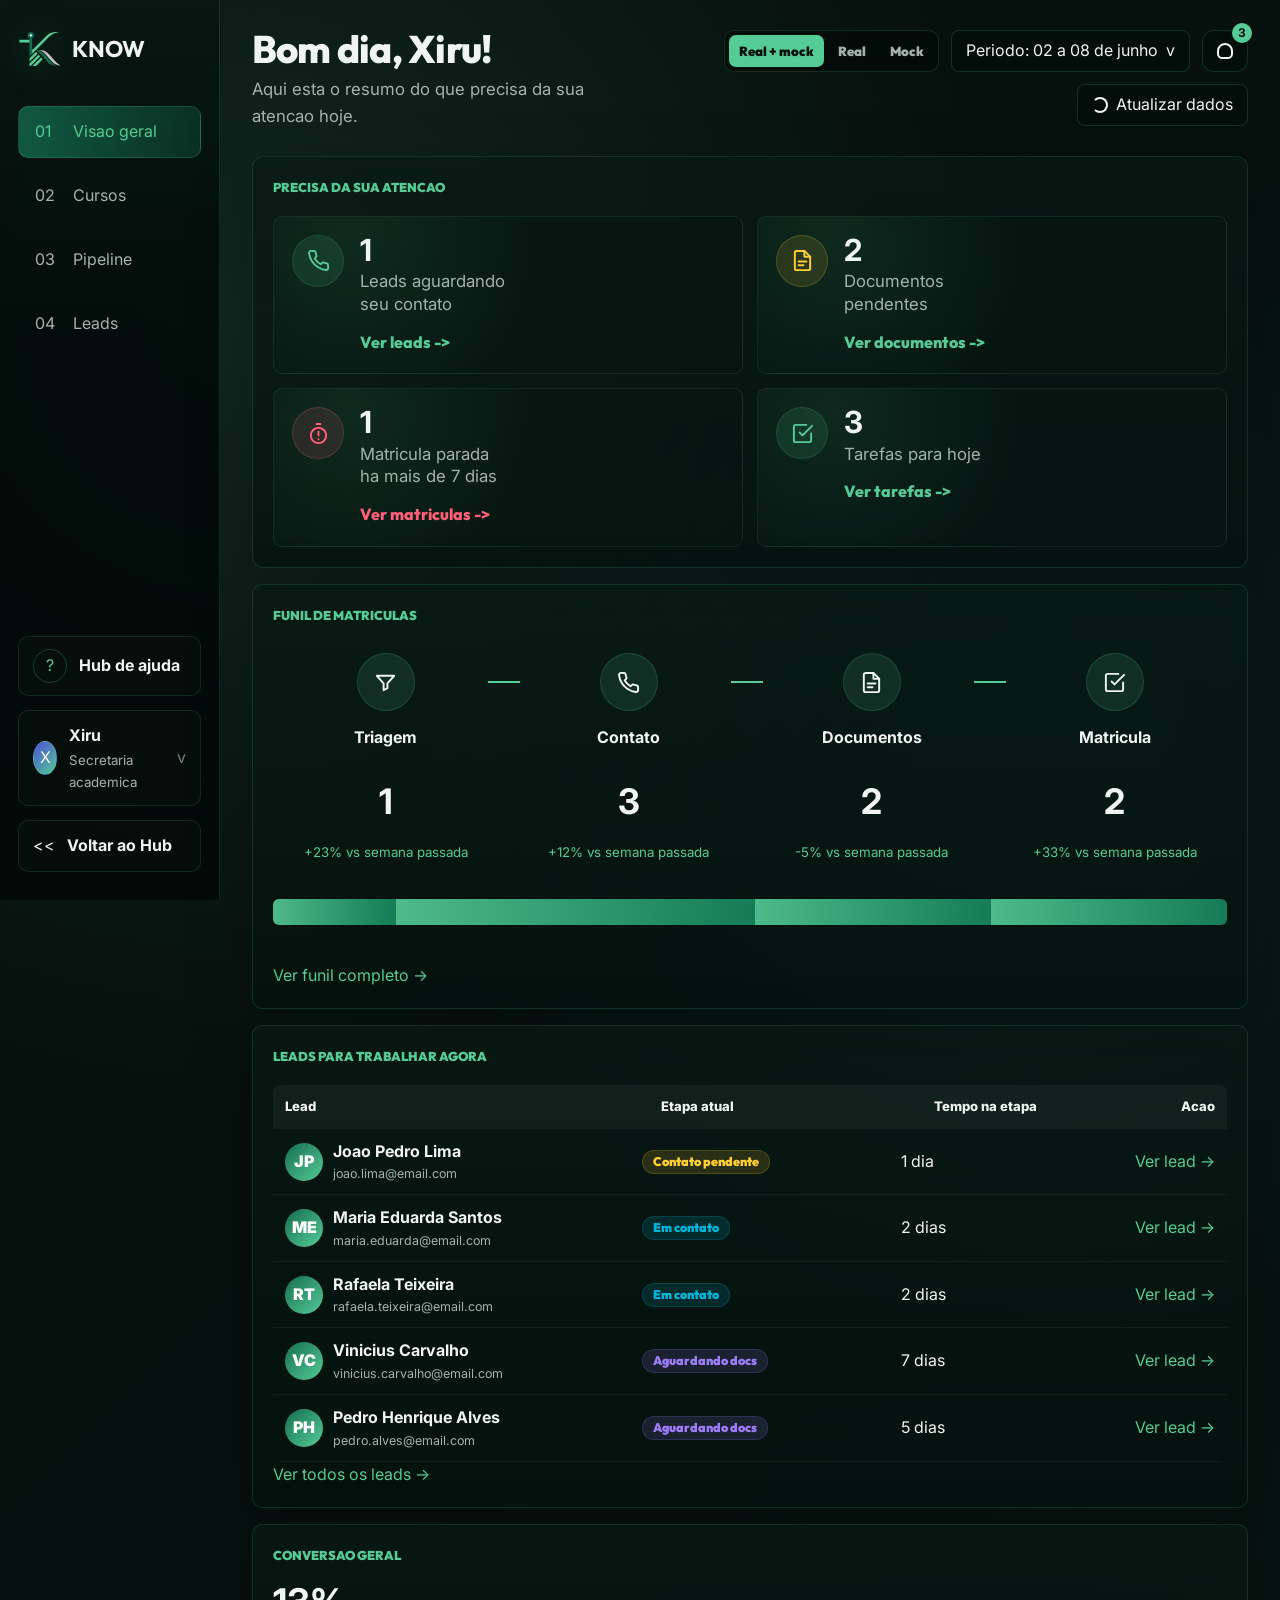
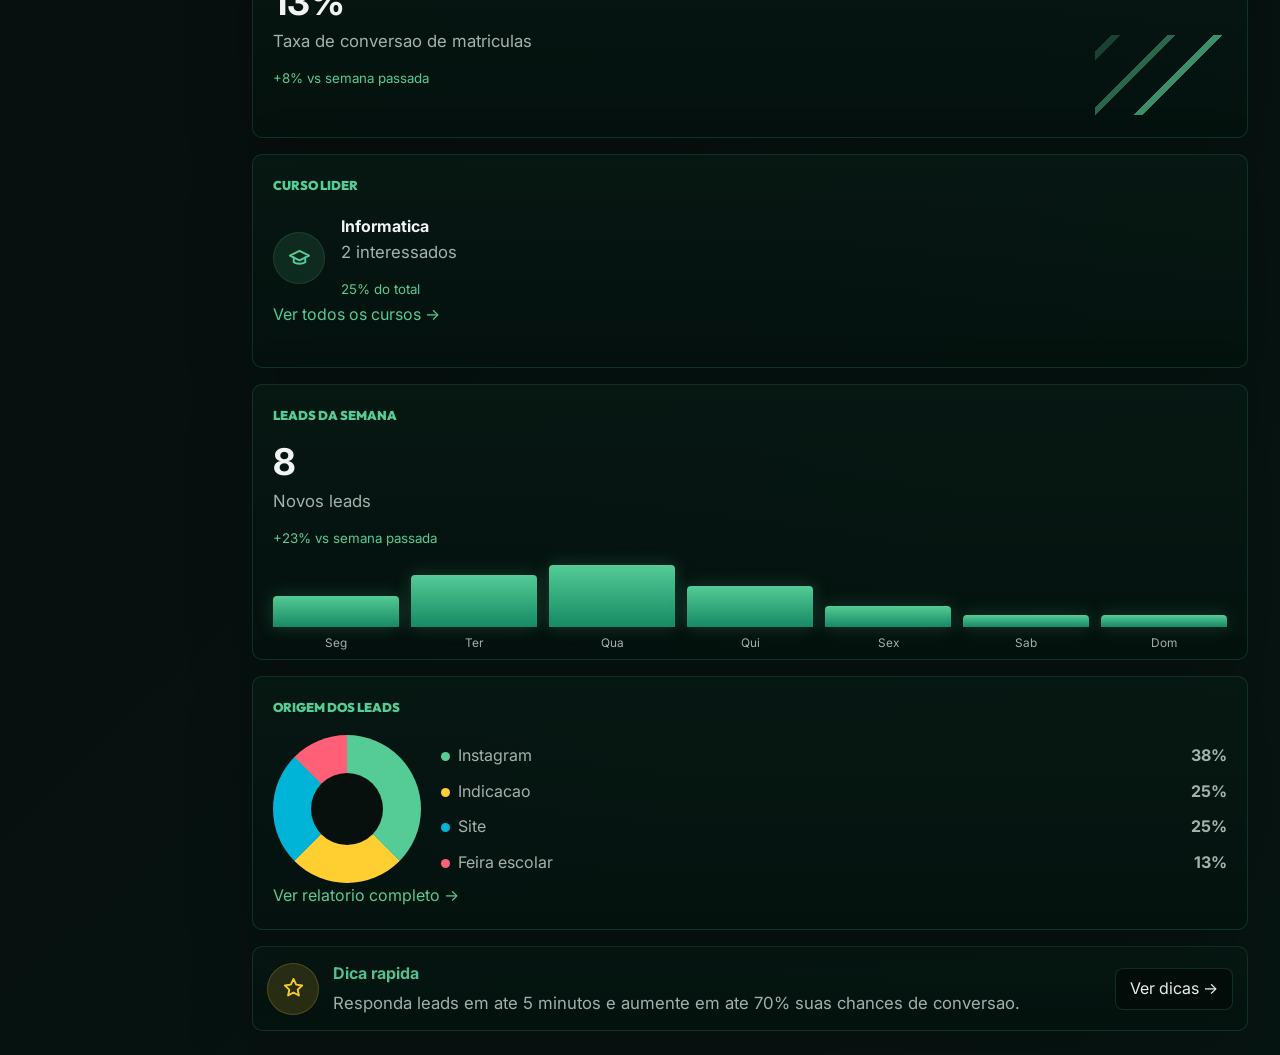
==== commit 79ff7630: "Atualiza README e previews da secretaria" ====
--- a/secretaria.html
+++ b/secretaria.html
@@ -44,9 +44,9 @@
         </button>
 
         <div class="sidebar-card user-card">
-          <span class="user-avatar">M</span>
+          <span class="user-avatar">X</span>
           <div>
-            <strong>Maria Silva</strong>
+            <strong>Xiru</strong>
             <small>Secretaria academica</small>
           </div>
           <span class="chevron">v</span>
@@ -63,7 +63,7 @@
       <section class="secretary-view active" id="overview-view" data-view-panel="overview">
         <header class="overview-header">
           <div>
-            <h1>Bom dia, Maria!</h1>
+            <h1>Bom dia, Xiru!</h1>
             <p>Aqui esta o resumo do que precisa da sua atencao hoje.</p>
           </div>
 
